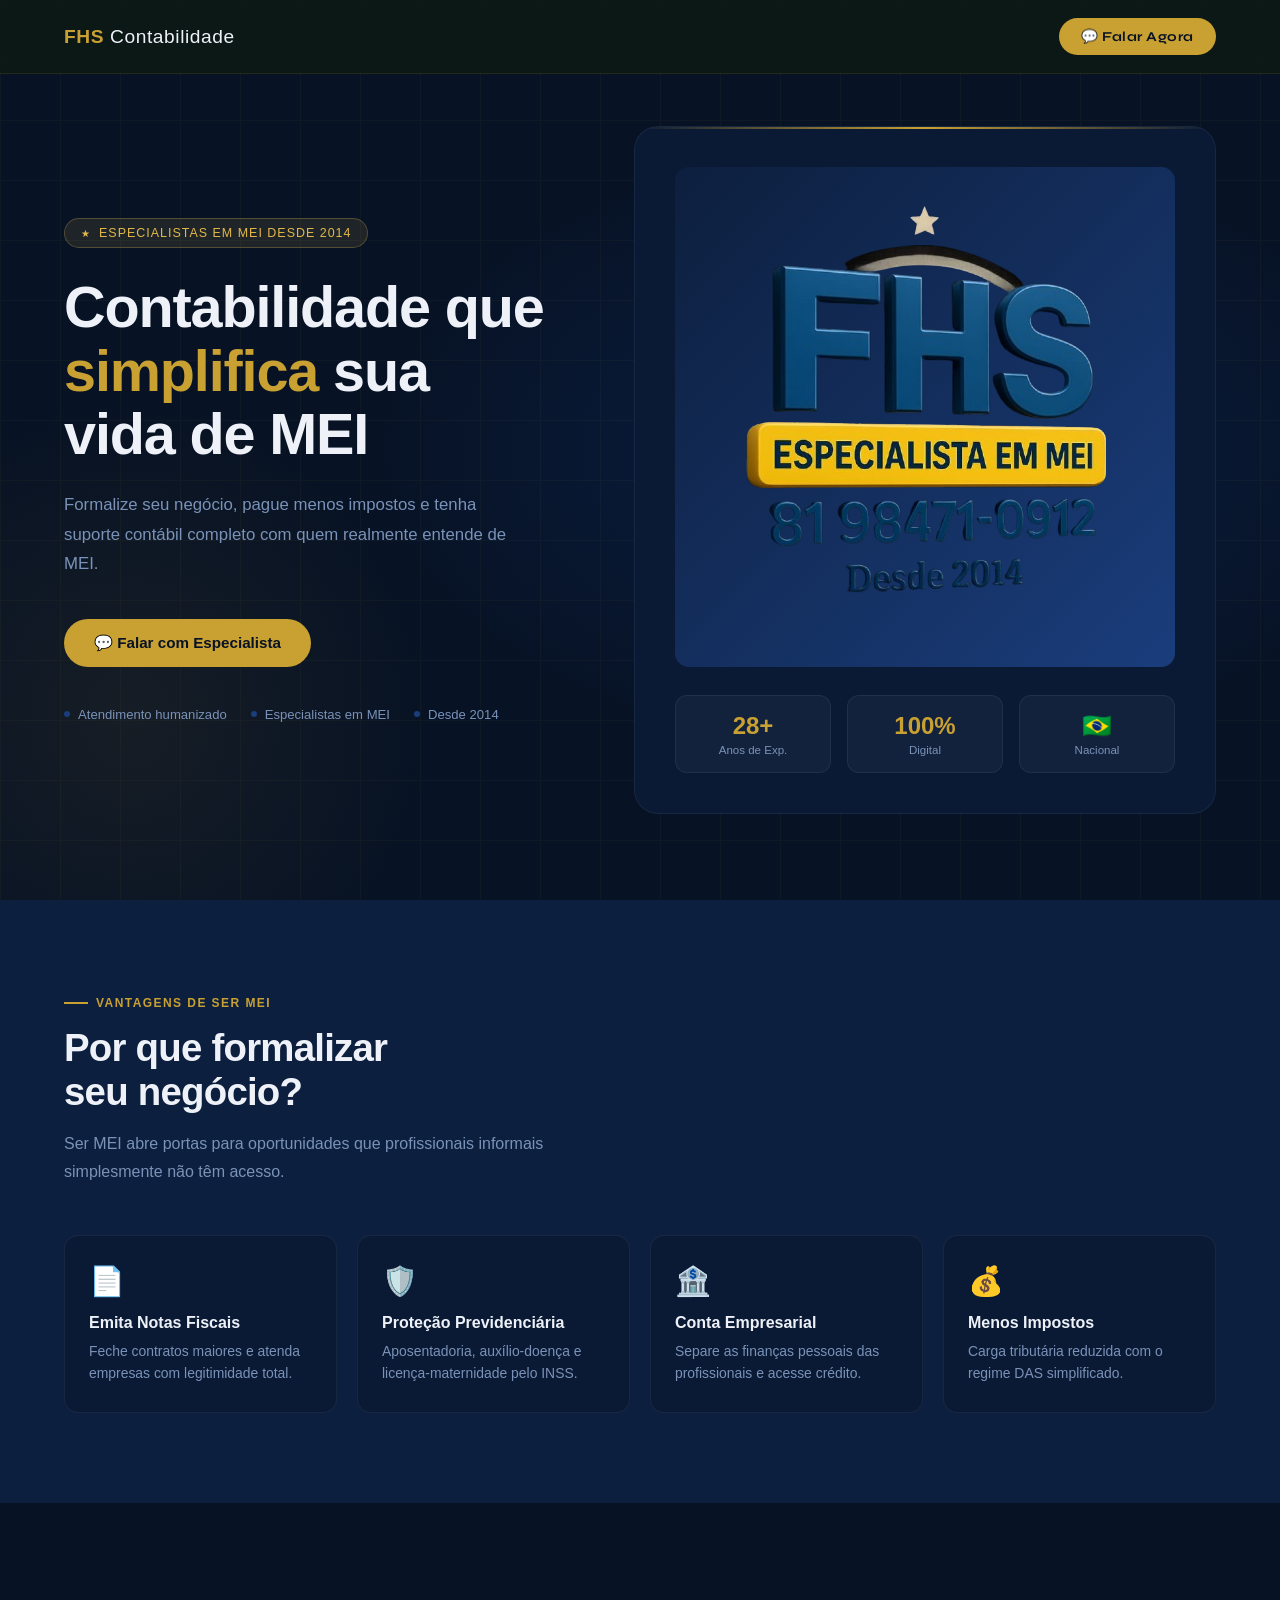
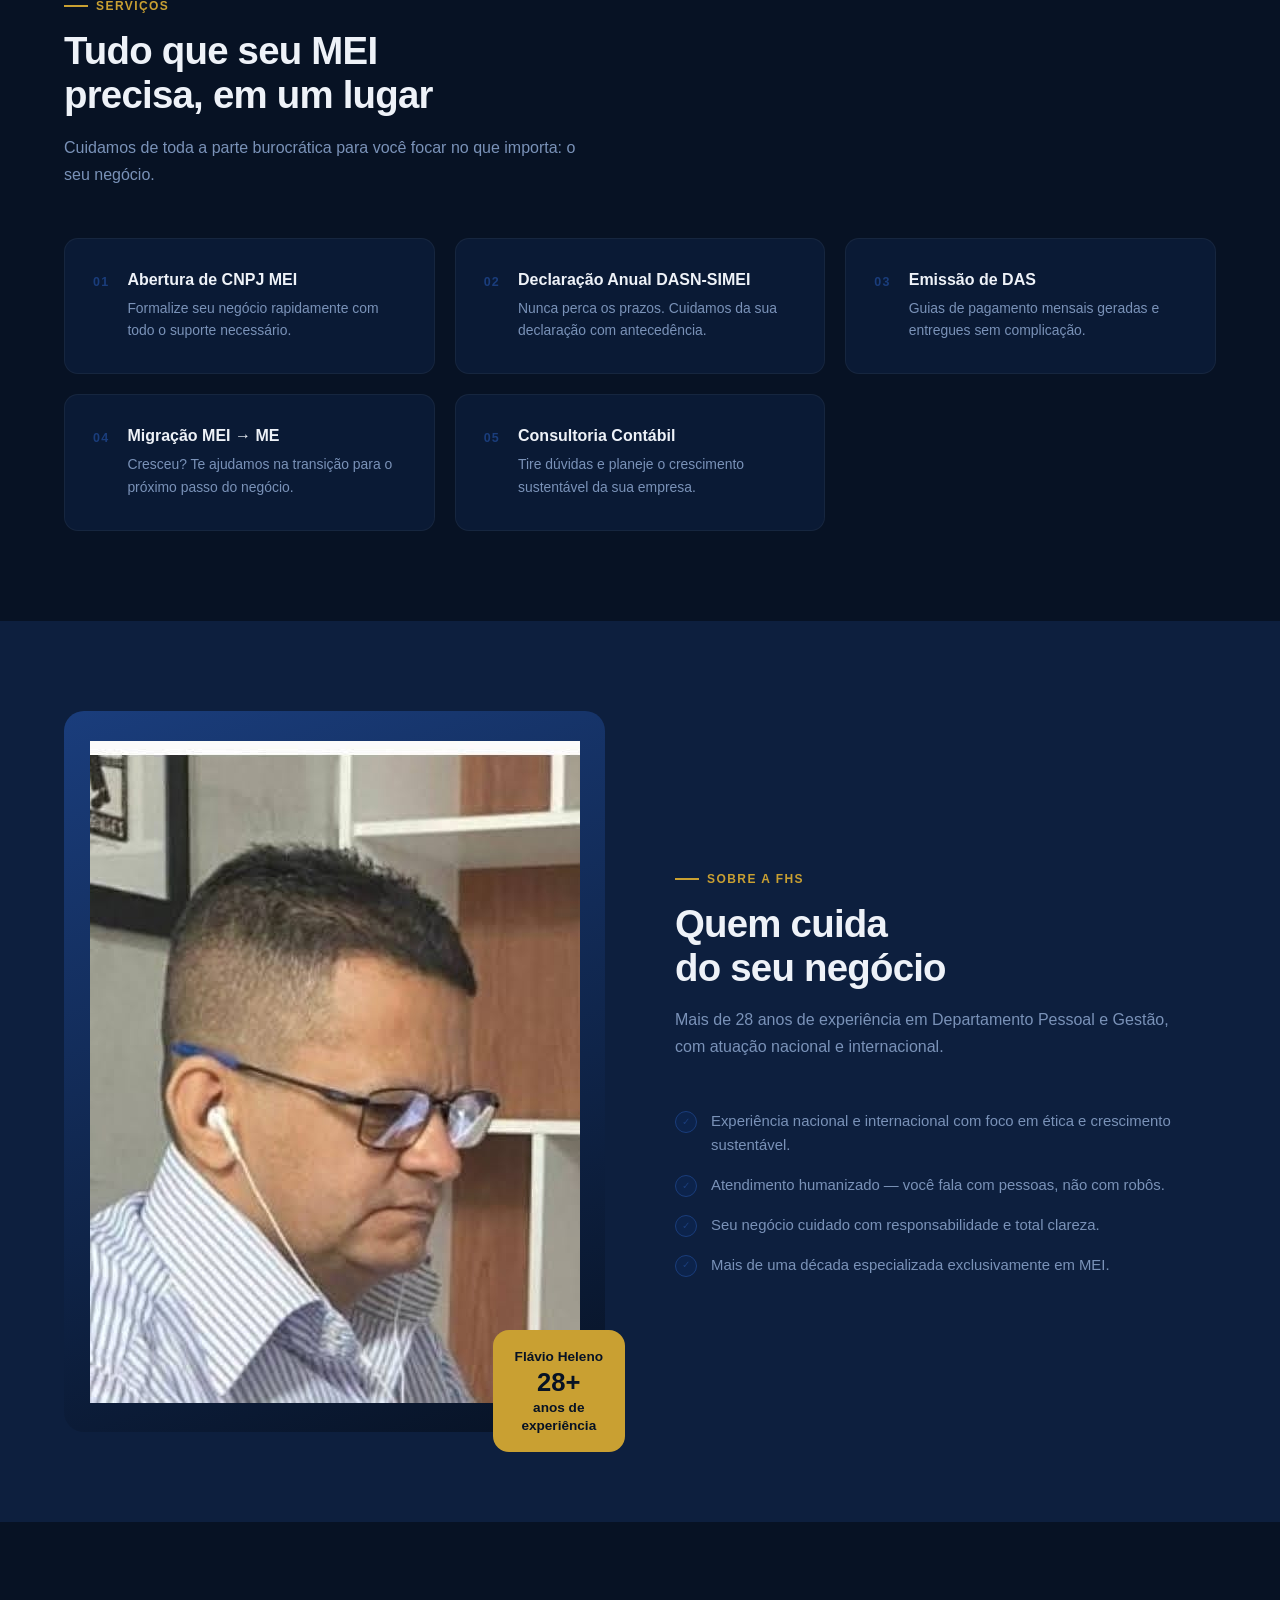
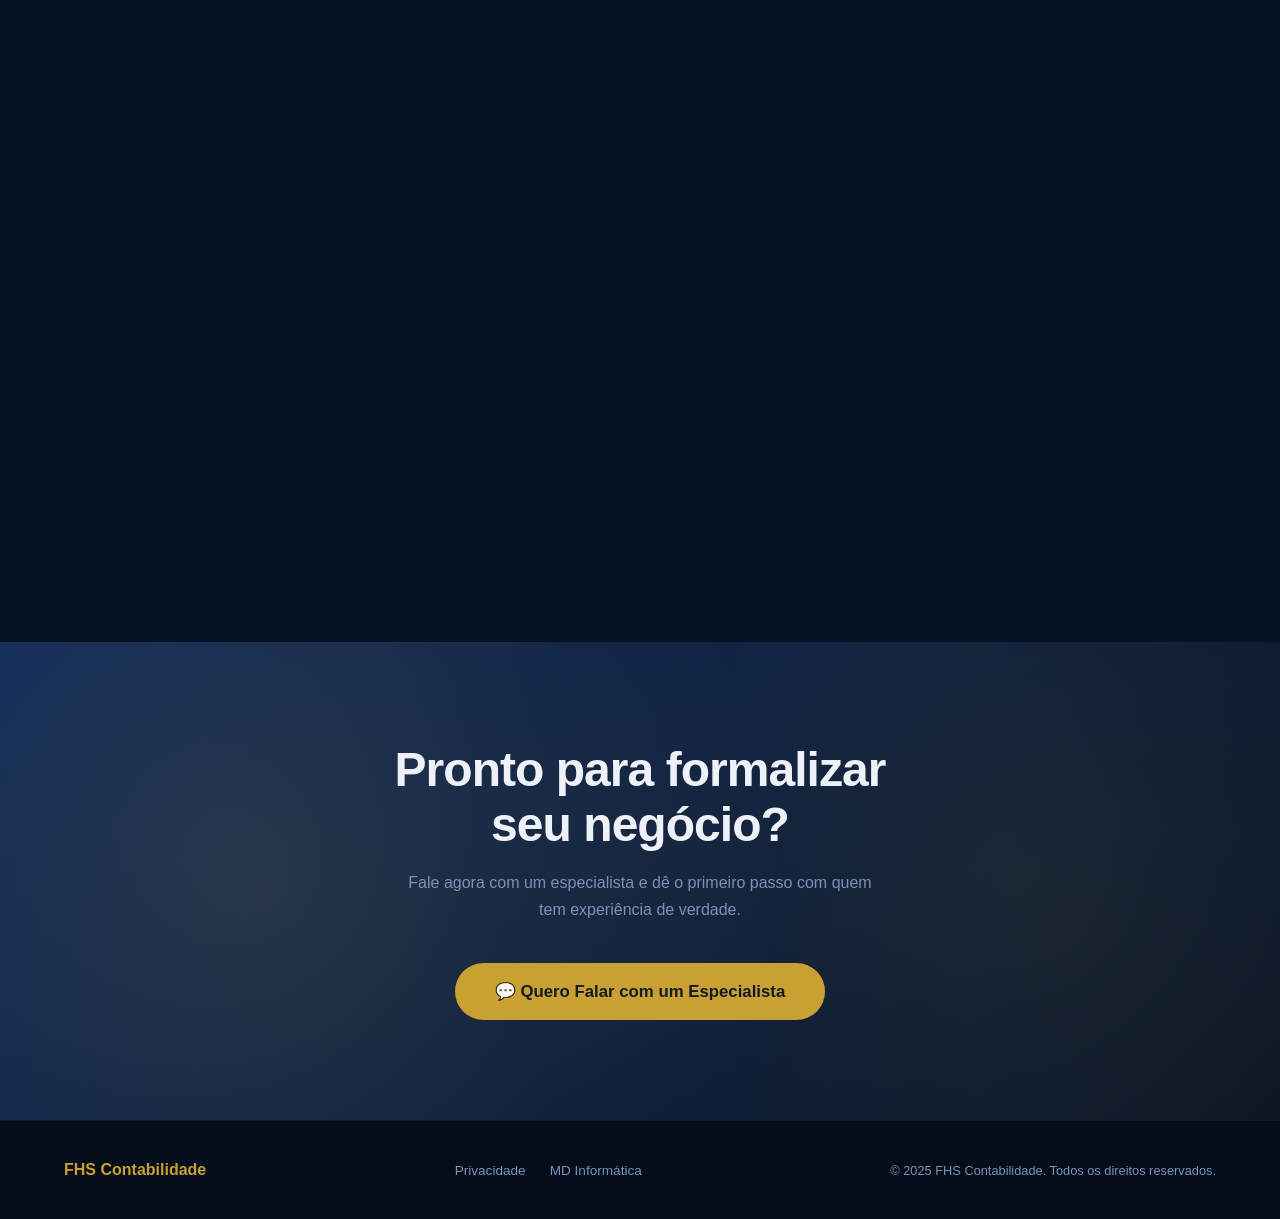
==== index.html @ 45a8ad4b "Update index.html" ====
<!DOCTYPE html>
<html lang="pt-BR">
<head>
  <meta charset="UTF-8" />
  <meta name="viewport" content="width=device-width, initial-scale=1.0"/>
  <title>FHS Contabilidade — Especialistas em MEI</title>
  <link rel="preconnect" href="https://fonts.googleapis.com">
  <link href="https://fonts.googleapis.com/css2?family=Syne:wght@400;600;700;800&family=DM+Sans:ital,opsz,wght@0,9..40,300;0,9..40,400;0,9..40,500;1,9..40,300&display=swap" rel="stylesheet">
  <link rel="stylesheet" href="styles.css">
</head>
<body>

  <!-- NAV -->
  <nav>
    <div class="nav-logo">FHS <span>Contabilidade</span></div>
    <a class="nav-cta" href="https://wa.me/5581984710912" target="_blank">💬 Falar Agora</a>
  </nav>

  <!-- HERO -->
  <section class="hero">
    <div class="hero-grid-lines"></div>

    <div class="hero-text">
      <div class="hero-badge">Especialistas em MEI desde 2014</div>
      <h1>Contabilidade que<br><em>simplifica</em> sua<br>vida de MEI</h1>
      <p class="hero-desc">Formalize seu negócio, pague menos impostos e tenha suporte contábil completo com quem realmente entende de MEI.</p>
      <div class="hero-btns">
        <a class="btn-primary" href="https://wa.me/5581984710912" target="_blank">
          💬 Falar com Especialista
        </a>
      </div>
      <div class="hero-trust">
        <div class="trust-item"><div class="trust-dot"></div> Atendimento humanizado</div>
        <div class="trust-item"><div class="trust-dot"></div> Especialistas em MEI</div>
        <div class="trust-item"><div class="trust-dot"></div> Desde 2014</div>
      </div>
    </div>

    <div class="hero-visual">
      <div class="hero-card">
        <div class="hero-card-img"><img src="logo.png" alt=""></div>
        <div class="stats-row">
          <div class="stat-box">
            <div class="stat-num">28+</div>
            <div class="stat-label">Anos de Exp.</div>
          </div>
          <div class="stat-box">
            <div class="stat-num">100%</div>
            <div class="stat-label">Digital</div>
          </div>
          <div class="stat-box">
            <div class="stat-num">🇧🇷</div>
            <div class="stat-label">Nacional</div>
          </div>
        </div>
      </div>
    </div>
  </section>

  <!-- BENEFITS -->
  <section class="benefits reveal">
    <div class="section-label">Vantagens de ser MEI</div>
    <h2>Por que formalizar<br>seu negócio?</h2>
    <p class="section-sub">Ser MEI abre portas para oportunidades que profissionais informais simplesmente não têm acesso.</p>
    <div class="benefits-grid">
      <div class="benefit-card">
        <div class="benefit-icon">📄</div>
        <div class="benefit-title">Emita Notas Fiscais</div>
        <div class="benefit-desc">Feche contratos maiores e atenda empresas com legitimidade total.</div>
      </div>
      <div class="benefit-card">
        <div class="benefit-icon">🛡️</div>
        <div class="benefit-title">Proteção Previdenciária</div>
        <div class="benefit-desc">Aposentadoria, auxílio-doença e licença-maternidade pelo INSS.</div>
      </div>
      <div class="benefit-card">
        <div class="benefit-icon">🏦</div>
        <div class="benefit-title">Conta Empresarial</div>
        <div class="benefit-desc">Separe as finanças pessoais das profissionais e acesse crédito.</div>
      </div>
      <div class="benefit-card">
        <div class="benefit-icon">💰</div>
        <div class="benefit-title">Menos Impostos</div>
        <div class="benefit-desc">Carga tributária reduzida com o regime DAS simplificado.</div>
      </div>
    </div>
  </section>

  <!-- SERVICES -->
  <section class="reveal">
    <div class="section-label">Serviços</div>
    <h2>Tudo que seu MEI<br>precisa, em um lugar</h2>
    <p class="section-sub">Cuidamos de toda a parte burocrática para você focar no que importa: o seu negócio.</p>
    <div class="services-grid">
      <div class="service-card">
        <div class="service-num">01</div>
        <div>
          <div class="service-title">Abertura de CNPJ MEI</div>
          <div class="service-desc">Formalize seu negócio rapidamente com todo o suporte necessário.</div>
        </div>
      </div>
      <div class="service-card">
        <div class="service-num">02</div>
        <div>
          <div class="service-title">Declaração Anual DASN-SIMEI</div>
          <div class="service-desc">Nunca perca os prazos. Cuidamos da sua declaração com antecedência.</div>
        </div>
      </div>
      <div class="service-card">
        <div class="service-num">03</div>
        <div>
          <div class="service-title">Emissão de DAS</div>
          <div class="service-desc">Guias de pagamento mensais geradas e entregues sem complicação.</div>
        </div>
      </div>
      <div class="service-card">
        <div class="service-num">04</div>
        <div>
          <div class="service-title">Migração MEI → ME</div>
          <div class="service-desc">Cresceu? Te ajudamos na transição para o próximo passo do negócio.</div>
        </div>
      </div>
      <div class="service-card">
        <div class="service-num">05</div>
        <div>
          <div class="service-title">Consultoria Contábil</div>
          <div class="service-desc">Tire dúvidas e planeje o crescimento sustentável da sua empresa.</div>
        </div>
      </div>
    </div>
  </section>

 <!-- ABOUT -->
<section class="about reveal">

  <!-- Coluna Esquerda: Foto + Badge -->
  <div class="about-img-wrap">
    <div class="about-img"><img src="seol.jpeg" alt="Flávio Heleno"></div>
    <div class="about-badge">Flávio Heleno<span>28+</span> anos de<br>experiência</div>
  </div>

  <!-- Coluna Central: Texto -->
  <div>
    <div class="section-label">Sobre a FHS</div>
    <h2>Quem cuida<br>do seu negócio</h2>
    <p class="section-sub">Mais de 28 anos de experiência em Departamento Pessoal e Gestão, com atuação nacional e internacional.</p>
    <ul class="about-list">
      <li><div class="check">✓</div>Experiência nacional e internacional com foco em ética e crescimento sustentável.</li>
      <li><div class="check">✓</div>Atendimento humanizado — você fala com pessoas, não com robôs.</li>
      <li><div class="check">✓</div>Seu negócio cuidado com responsabilidade e total clareza.</li>
      <li><div class="check">✓</div>Mais de uma década especializada exclusivamente em MEI.</li>
    </ul>
  </div>

</section>

<!-- Shorts lado a lado — fora do grid do about -->
<div style="
  display: flex;
  gap: 16px;
  justify-content: center;
  padding: 40px 5%;
  background: var(--bg-2);
">
 <div class="shorts-row">
  <div class="short-item">
    <iframe
      src="https://www.youtube.com/embed/RQ-5Qh8m30M"
      title="FHS Contabilidade - Vídeo 1"
      frameborder="0"
      allow="accelerometer; autoplay; clipboard-write; encrypted-media; gyroscope; picture-in-picture"
      allowfullscreen>
    </iframe>
  </div>
  <div class="short-item">
    <iframe
      src="https://www.youtube.com/embed/7QFwRIeutzY"
      title="FHS Contabilidade - Vídeo 2"
      frameborder="0"
      allow="accelerometer; autoplay; clipboard-write; encrypted-media; gyroscope; picture-in-picture"
      allowfullscreen>
    </iframe>
  </div>
    <div class="short-item">
    <iframe
      src="https://youtube.com/shorts/qBzkUF8EdYQ?feature=shareY"
      title="FHS Contabilidade - Vídeo 2"
      frameborder="0"
      allow="accelerometer; autoplay; clipboard-write; encrypted-media; gyroscope; picture-in-picture"
      allowfullscreen>
    </iframe>
  </div>
</div>
</div>

</section>
  <!-- CTA -->
  <section class="cta-section reveal">
    <h2>Pronto para formalizar<br>seu negócio?</h2>
    <p class="section-sub">Fale agora com um especialista e dê o primeiro passo com quem tem experiência de verdade.</p>
    <a class="btn-primary" href="https://wa.me/5581984710912" target="_blank">
      💬 Quero Falar com um Especialista
    </a>
  </section>

  <!-- FOOTER -->
  <footer>
    <div class="footer-logo">FHS Contabilidade</div>
    <div class="footer-links">
      <a href="politica_privacidade.html">Privacidade</a>
      <a href="https://mdinfo-alt.github.io/MDinformatica---Sites-e-Landing-Pages/" target="_blank">MD Informática</a>
    </div>
    <div class="footer-copy">© 2025 FHS Contabilidade. Todos os direitos reservados.</div>
  </footer>
  <script src="script.js"></script>
</body>
</html>
---- styles.css ----
*, *::before, *::after { box-sizing: border-box; margin: 0; padding: 0; }

    :root {
      --green:   #0d2a5e;
      --green-l: #1a3d7c;
      --gold:    #c9a032;
      --gold-l:  #e2b84a;
      --dark:    #071224;
      --mid:     #0d1f3e;
      --card:    #0a1a35;
      --text:    #eef2f8;
      --muted:   #7a92b8;
      --r: 14px;
    }

    html { scroll-behavior: smooth; }

    body {
      font-family: Verdana, Tahoma, sans-serif;
      background: var(--dark);
      color: var(--text);
      overflow-x: hidden;
    }

    /* ── NAV ── */
    nav {
      position: fixed; top: 0; left: 0; right: 0; z-index: 100;
      display: flex; align-items: center; justify-content: space-between;
      padding: 18px 5%;
      background: rgba(13,26,19,.85);
      backdrop-filter: blur(18px);
      border-bottom: 1px solid rgba(201,168,76,.12);
    }
    .nav-logo {
      font-family: Verdana, Geneva, Tahoma, sans-serif;
      font-weight: 800; font-size: 1.2rem;
      color: var(--gold);
      letter-spacing: .03em;
    }
    .nav-logo span { color: var(--text); font-weight: 400; }
    .nav-cta {
      background: var(--gold);
      color: var(--dark);
      font-family: 'Syne', sans-serif;
      font-weight: 700; font-size: .85rem;
      padding: 10px 22px; border-radius: 50px;
      text-decoration: none;
      letter-spacing: .04em;
      transition: background .2s, transform .15s;
    }
    .nav-cta:hover { background: var(--gold-l); transform: translateY(-1px); }

    /* ── HERO ── */
    .hero {
      min-height: 100vh;
      display: grid;
      grid-template-columns: 1fr 1fr;
      align-items: center;
      padding: 120px 5% 80px;
      gap: 60px;
      position: relative;
      overflow: hidden;
    }
    .hero::before {
      content: '';
      position: absolute; inset: 0;
      background:
        radial-gradient(ellipse 60% 50% at 70% 50%, rgba(13,42,94,.55) 0%, transparent 70%),
        radial-gradient(ellipse 40% 60% at 10% 80%, rgba(201,160,50,.08) 0%, transparent 60%);
      pointer-events: none;
    }
    .hero-grid-lines {
      position: absolute; inset: 0; opacity: .04;
      background-image:
        linear-gradient(rgba(201,168,76,1) 1px, transparent 1px),
        linear-gradient(90deg, rgba(201,168,76,1) 1px, transparent 1px);
      background-size: 60px 60px;
      pointer-events: none;
    }

    .hero-text { position: relative; z-index: 2; }
    .hero-badge {
      display: inline-flex; align-items: center; gap: 8px;
      background: rgba(201,168,76,.12);
      border: 1px solid rgba(201,168,76,.3);
      color: var(--gold-l);
      font-size: .78rem; font-weight: 500; letter-spacing: .08em;
      padding: 7px 16px; border-radius: 50px;
      margin-bottom: 28px;
      text-transform: uppercase;
      animation: fadeUp .6s ease both;
    }
    .hero-badge::before { content: '★'; font-size: .65rem; }

    h1 {
      font-family: 'verdana', sans-serif;
      font-size: clamp(2.4rem, 4.5vw, 3.6rem);
      font-weight: 800; line-height: 1.1;
      letter-spacing: -.02em;
      margin-bottom: 24px;
      animation: fadeUp .6s .1s ease both;
    }
    h1 em {
      font-style: normal;
      color: var(--gold);
      position: relative;
    }

    .hero-desc {
      font-size: 1.05rem; color: var(--muted);
      line-height: 1.75; max-width: 460px;
      margin-bottom: 40px;
      font-weight: 300;
      animation: fadeUp .6s .2s ease both;
    }

    .hero-btns {
      display: flex; gap: 14px; flex-wrap: wrap;
      animation: fadeUp .6s .3s ease both;
    }
    .btn-primary {
      display: inline-flex; align-items: center; gap: 10px;
      background: var(--gold);
      color: var(--dark);
      font-family: 'verdana', sans-serif;
      font-weight: 700; font-size: .95rem;
      padding: 15px 30px; border-radius: 50px;
      text-decoration: none;
      transition: all .2s;
    }
    .btn-primary:hover { background: var(--gold-l); transform: translateY(-2px); box-shadow: 0 8px 30px rgba(201,168,76,.3); }
    .btn-secondary {
      display: inline-flex; align-items: center; gap: 10px;
      background: transparent;
      border: 1px solid rgba(201,168,76,.35);
      color: var(--text);
      font-family: 'verdana', sans-serif;
      font-weight: 600; font-size: .95rem;
      padding: 15px 30px; border-radius: 50px;
      text-decoration: none;
      transition: all .2s;
    }
    .btn-secondary:hover { border-color: var(--gold); color: var(--gold); }

    .hero-trust {
      display: flex; gap: 24px; margin-top: 40px; flex-wrap: wrap;
      animation: fadeUp .6s .4s ease both;
    }
    .trust-item {
      display: flex; align-items: center; gap: 8px;
      font-size: .82rem; color: var(--muted);
    }
    .trust-dot {
      width: 6px; height: 6px; border-radius: 50%;
      background: var(--green-l);
      flex-shrink: 0;
    }

    /* hero image card */
    .hero-visual {
      position: relative; z-index: 2;
      animation: fadeUp .6s .2s ease both;
    }
    .hero-card {
      background: var(--card);
      border: 1px solid rgba(255,255,255,.06);
      border-radius: 24px;
      padding: 40px;
      position: relative;
      overflow: hidden;
    }
    .hero-card::before {
      content: '';
      position: absolute; top: 0; left: 0; right: 0; height: 2px;
      background: linear-gradient(90deg, transparent, var(--gold), transparent);
    }
    .hero-card-img {
      width: 100%; border-radius: 14px;
      aspect-ratio: 4/3; object-fit: cover;
      background: linear-gradient(135deg, var(--mid), #1a3d7c);
      display: flex; align-items: center; justify-content: center;
      font-size: 4rem; margin-bottom: 28px;
    }
    .stats-row {
      display: grid; grid-template-columns: repeat(3, 1fr); gap: 16px;
    }
    .stat-box {
      background: rgba(255,255,255,.04);
      border: 1px solid rgba(255,255,255,.06);
      border-radius: 12px; padding: 16px;
      text-align: center;
    }
    .stat-num {
      font-family: 'verdana', sans-serif;
      font-size: 1.5rem; font-weight: 800;
      color: var(--gold);
    }
    .stat-label { font-size: .72rem; color: var(--muted); margin-top: 4px; }

    /* ── SECTION BASE ── */
    section { padding: 90px 5%; }
    .section-label {
      display: inline-flex; align-items: center; gap: 8px;
      font-size: .75rem; font-weight: 600;
      letter-spacing: .12em; text-transform: uppercase;
      color: var(--gold); margin-bottom: 16px;
    }
    .section-label::before {
      content: ''; width: 24px; height: 2px; background: var(--gold);
    }
    h2 {
      font-family: 'verdana', sans-serif;
      font-size: clamp(1.8rem, 3vw, 2.6rem);
      font-weight: 800; line-height: 1.15;
      letter-spacing: -.02em; margin-bottom: 16px;
    }
    .section-sub {
      color: var(--muted); font-size: 1rem; line-height: 1.7;
      max-width: 520px; font-weight: 300; margin-bottom: 50px;
    }

    /* ── BENEFITS ── */
    .benefits { background: var(--mid); }
    .benefits-grid {
      display: grid;
      grid-template-columns: repeat(auto-fit, minmax(220px, 1fr));
      gap: 20px;
    }
    .benefit-card {
      background: var(--card);
      border: 1px solid rgba(255,255,255,.06);
      border-radius: var(--r);
      padding: 28px 24px;
      transition: border-color .2s, transform .2s;
      position: relative; overflow: hidden;
    }
    .benefit-card::after {
      content: '';
      position: absolute; bottom: 0; left: 0; right: 0; height: 2px;
      background: linear-gradient(90deg, var(--green-l), var(--gold));
      transform: scaleX(0); transform-origin: left;
      transition: transform .3s;
    }
    .benefit-card:hover { border-color: rgba(201,168,76,.25); transform: translateY(-4px); }
    .benefit-card:hover::after { transform: scaleX(1); }
    .benefit-icon { font-size: 1.8rem; margin-bottom: 16px; }
    .benefit-title {
      font-family: 'verdana', sans-serif;
      font-weight: 700; font-size: 1rem;
      margin-bottom: 8px;
    }
    .benefit-desc { font-size: .87rem; color: var(--muted); line-height: 1.6; }

    /* ── SERVICES ── */
    .services-grid {
      display: grid;
      grid-template-columns: repeat(auto-fit, minmax(280px, 1fr));
      gap: 20px;
    }
    .service-card {
      background: var(--card);
      border: 1px solid rgba(255,255,255,.05);
      border-radius: var(--r);
      padding: 32px 28px;
      display: flex; align-items: flex-start; gap: 18px;
      transition: border-color .2s, transform .2s;
    }
    .service-card:hover { border-color: rgba(26,107,74,.5); transform: translateY(-3px); }
    .service-num {
      font-family: 'verdana', sans-serif;
      font-size: .78rem; font-weight: 800;
      color: var(--green-l); letter-spacing: .1em;
      margin-top: 4px; flex-shrink: 0;
    }
    .service-title {
      font-family: 'verdana', sans-serif;
      font-weight: 700; font-size: 1rem;
      margin-bottom: 8px;
    }
    .service-desc { font-size: .87rem; color: var(--muted); line-height: 1.6; }

    /* ── ABOUT ── */
    .about {
      background: var(--mid);
      display: grid; grid-template-columns: 1fr 1fr;
      gap: 70px; align-items: center;
    }
    .about-img-wrap {
      position: relative;
    }
    .about-img {
      width: 100%; border-radius: 20px;
      aspect-ratio: 3/4; object-fit: cover;
      background: linear-gradient(160deg, #1a3d7c 0%, var(--dark) 100%);
      display: flex; align-items: center; justify-content: center;
      font-size: 6rem;
    }
    .about-badge {
      position: absolute; bottom: -20px; right: -20px;
      background: var(--gold);
      color: var(--dark);
      font-family: 'verdana', sans-serif;
      font-weight: 800; font-size: .85rem;
      padding: 18px 22px;
      border-radius: 16px;
      text-align: center; line-height: 1.3;
    }
    .about-badge span { display: block; font-size: 1.6rem; }

    .about-list { list-style: none; margin-top: 28px; display: flex; flex-direction: column; gap: 16px; }
    .about-list li {
      display: flex; align-items: flex-start; gap: 14px;
      font-size: .93rem; color: var(--muted); line-height: 1.6;
    }
    .check {
      width: 22px; height: 22px; border-radius: 50%;
      background: rgba(13,42,94,.4);
      border: 1px solid var(--green-l);
      color: var(--green-l);
      display: flex; align-items: center; justify-content: center;
      font-size: .65rem; flex-shrink: 0; margin-top: 1px;
    }

    /* ── CTA ── */
.cta-section {
  text-align: center;
  background: linear-gradient(135deg, #0d2a5e 0%, #071224 100%);
  padding: 100px 5%;
  position: relative;
  overflow: hidden;
}
.cta-section::before {
  content: '';
  position: absolute; inset: 0;
  background:
    radial-gradient(circle at 20% 50%, rgba(201,160,50,.15), transparent 50%),
    radial-gradient(circle at 80% 50%, rgba(201,160,50,.1), transparent 50%);
  pointer-events: none; /* ← esse é o fix para o botão funcionar */
}
.cta-section h2 { font-size: clamp(2rem, 4vw, 3rem); position: relative; }
.cta-section .section-sub { margin: 16px auto 40px; max-width: 480px; position: relative; }
.cta-section .btn-primary { margin: 0 auto; font-size: 1.05rem; padding: 18px 40px; }

    /* ── FOOTER ── */
    footer {
      background: #040d1a;
      border-top: 1px solid rgba(255,255,255,.05);
      padding: 40px 5%;
      display: flex; align-items: center; justify-content: space-between;
      flex-wrap: wrap; gap: 20px;
    }
    .footer-logo {
      font-family: 'verdana', sans-serif;
      font-weight: 800; color: var(--gold);
    }
    .footer-links { display: flex; gap: 24px; }
    .footer-links a {
      color: var(--muted); font-size: .85rem;
      text-decoration: none; transition: color .2s;
    }
    .footer-links a:hover { color: var(--text); }
    .footer-copy { font-size: .8rem; color: var(--muted); }

    /* ── ANIMATIONS ── */
    @keyframes fadeUp {
      from { opacity: 0; transform: translateY(24px); }
      to   { opacity: 1; transform: translateY(0); }
    }

    /* ── RESPONSIVE ── */
    @media (max-width: 768px) {
      .hero { grid-template-columns: 1fr; padding-top: 100px; gap: 40px; }
      .hero-visual { display: none; }
      .about { grid-template-columns: 1fr; }
      .about-img-wrap { display: none; }
      footer { flex-direction: column; text-align: center; }
    }

    /* Scroll reveal utility */
    .reveal { opacity: 0; transform: translateY(30px); transition: opacity .6s ease, transform .6s ease; }
    .reveal.visible { opacity: 1; transform: translateY(0); }
/* ── Shorts lado a lado ── */
.shorts-row {
  display: flex;
  gap: 16px;
  justify-content: center;
  padding: 40px 5%;
  background: var(--bg-2);
}

.shorts-row .short-item {
  flex: 1;
  max-width: 320px;
}

.shorts-row .short-item iframe {
  width: 100%;
  height: 560px;
  border-radius: 16px;
  display: block;
}

/* Mobile: empilha verticalmente e centraliza */
@media (max-width: 768px) {
  .shorts-row {
    flex-direction: column;
    align-items: center;
    padding: 24px 5%;
    gap: 24px;
  }

  .shorts-row .short-item {
    width: 100%;
    max-width: 500px;
  }

  .shorts-row .short-item iframe {
    height: 500px;
  }
}
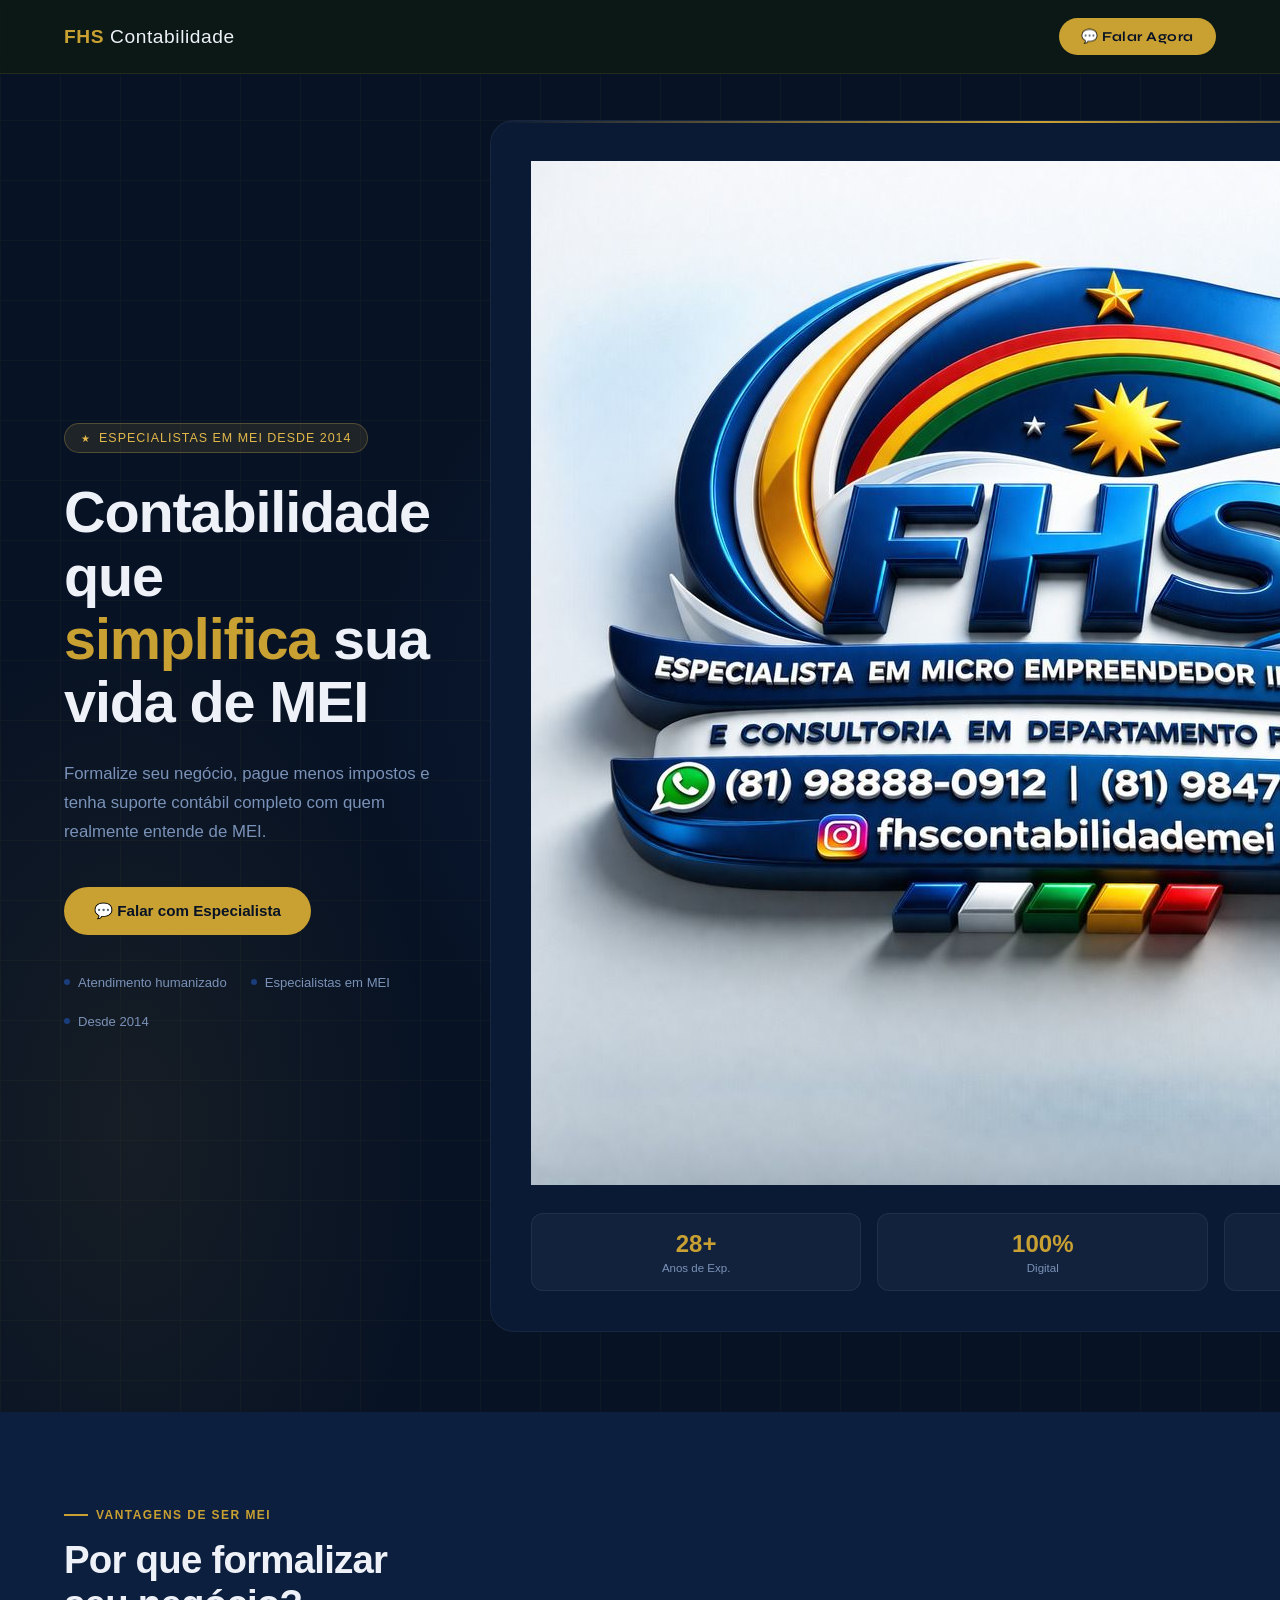
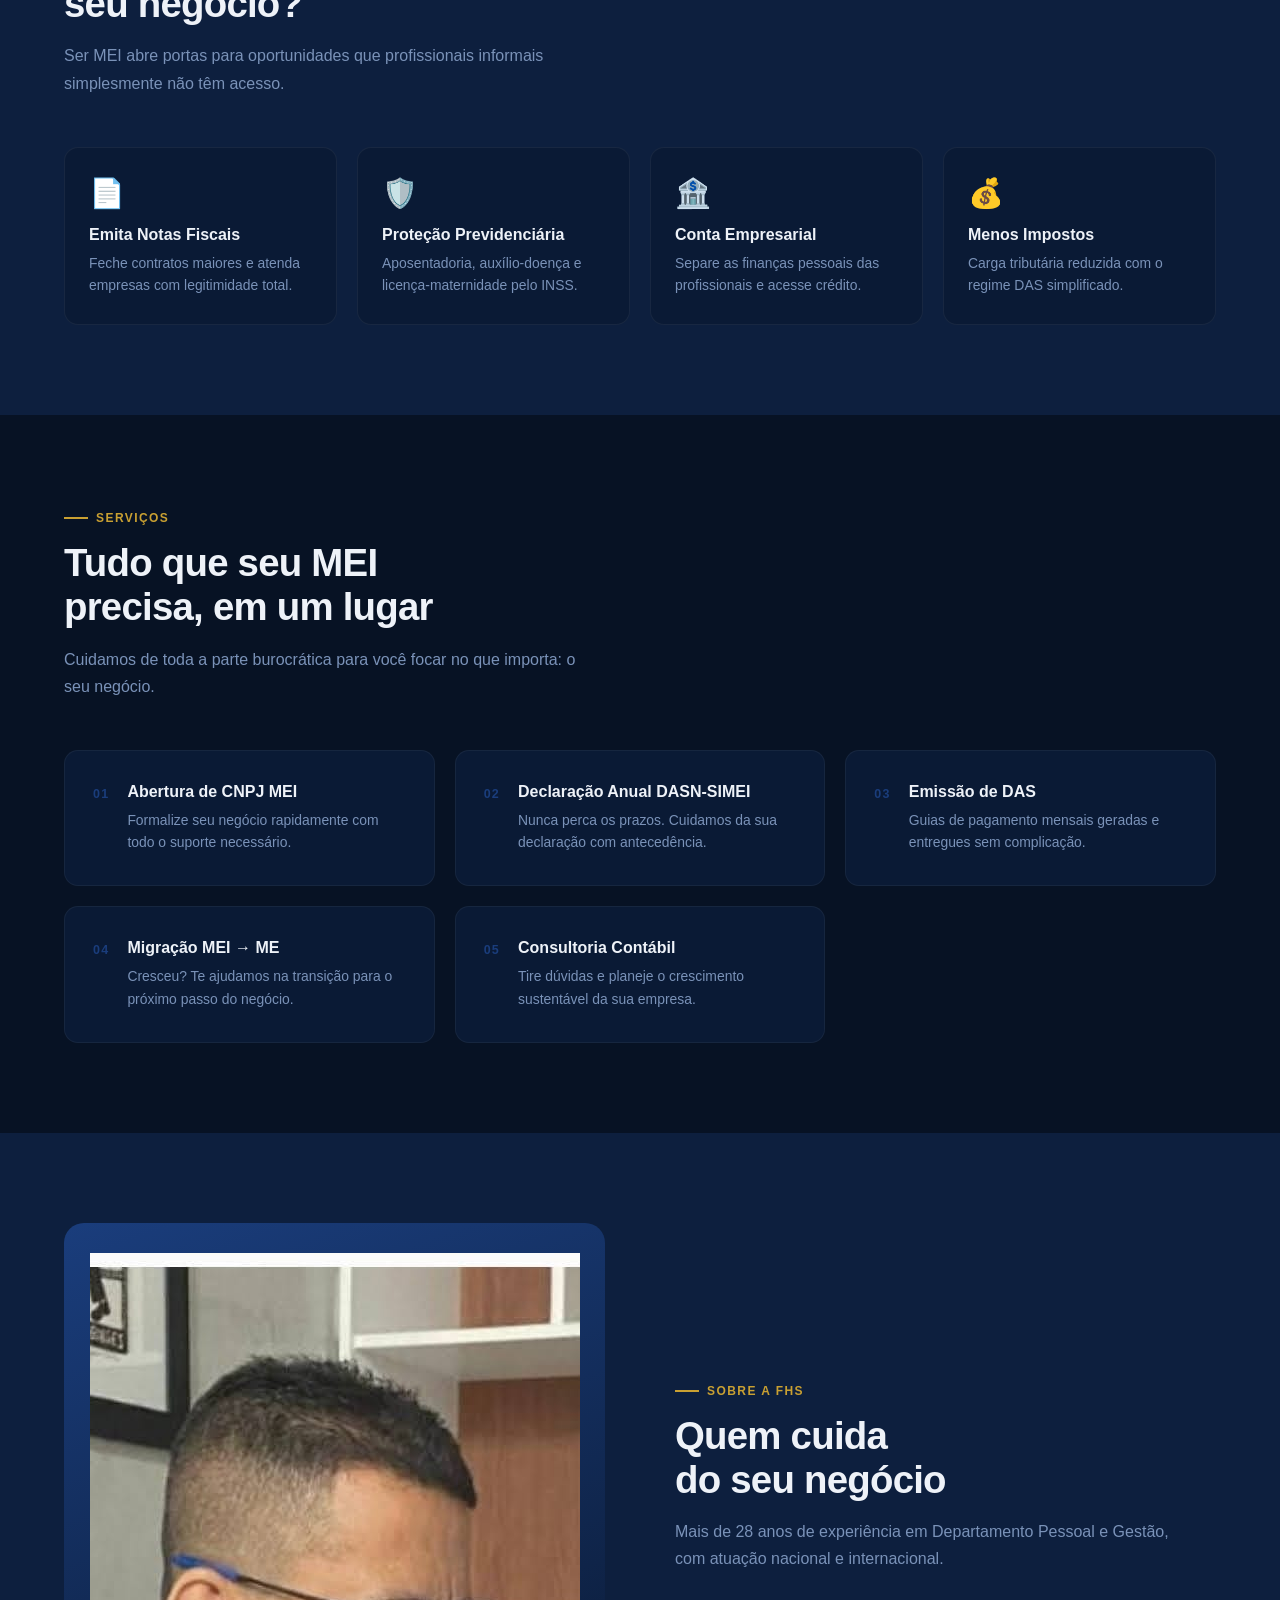
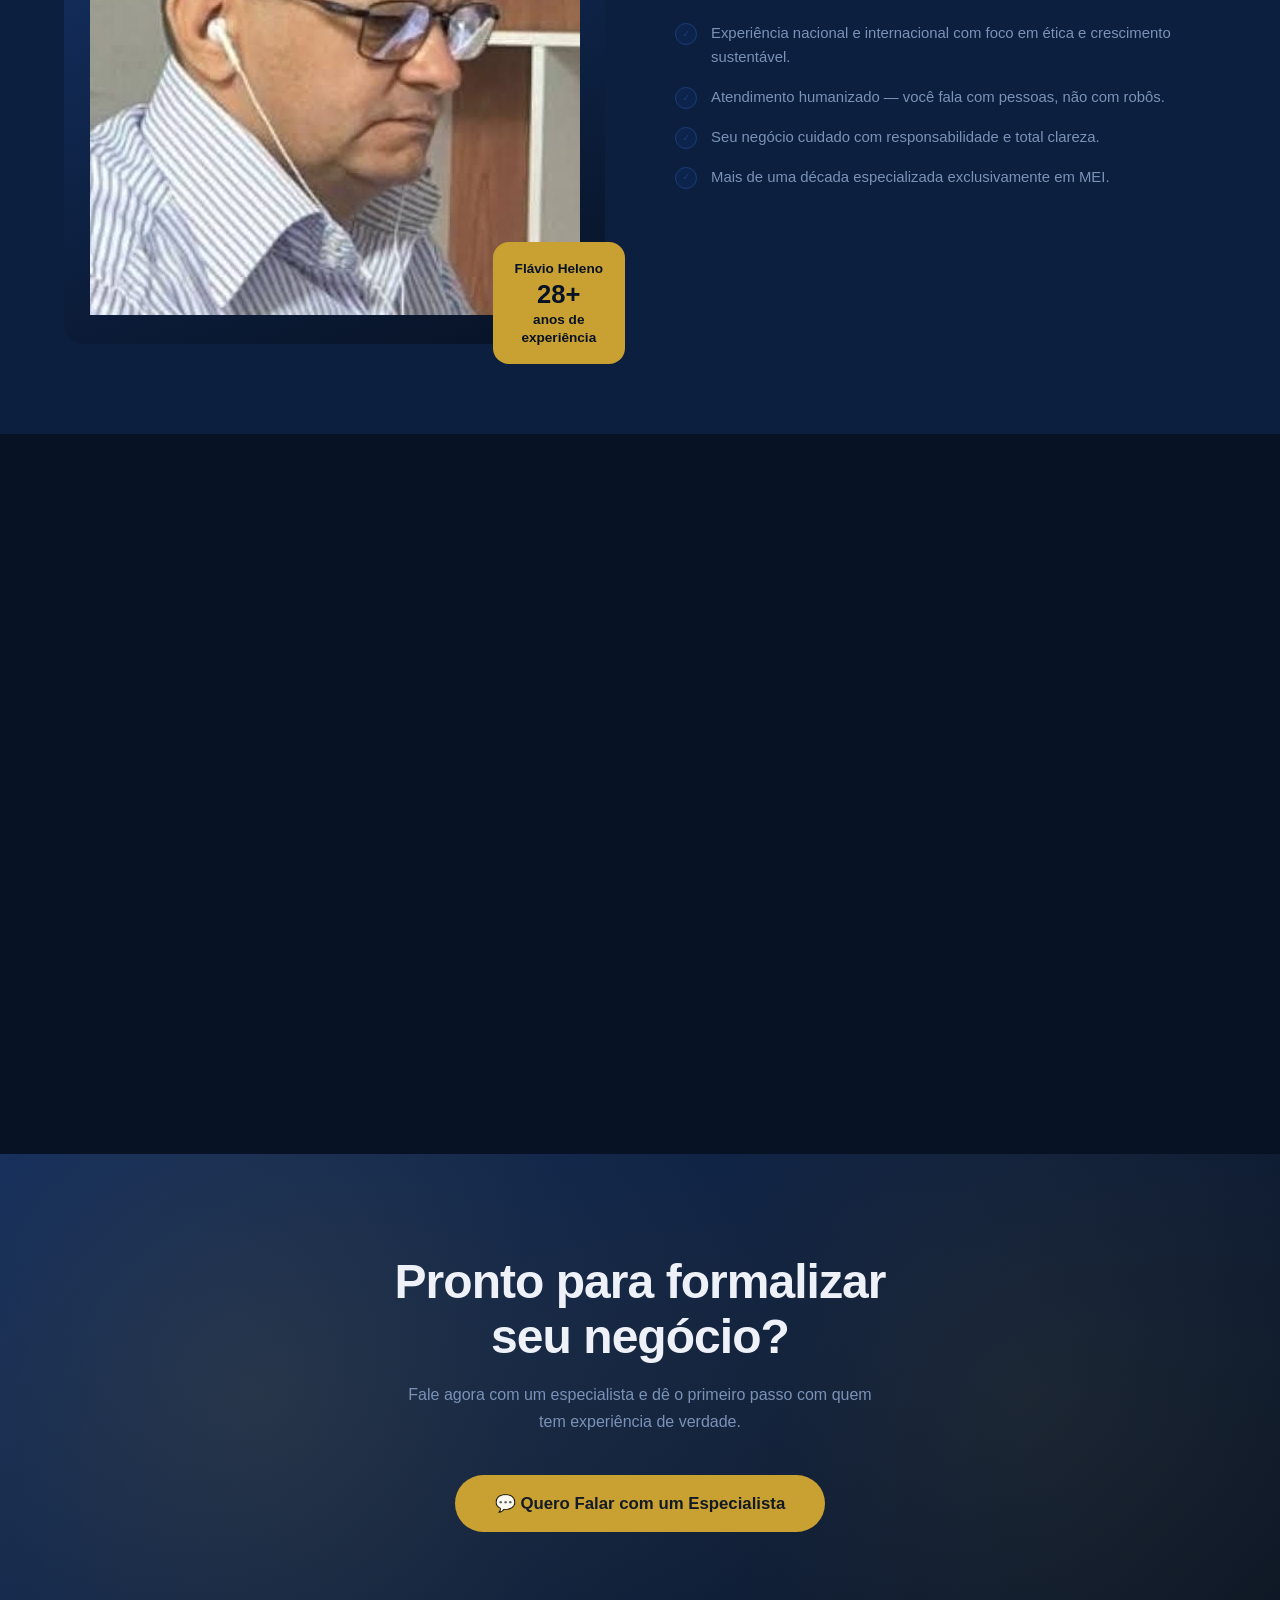
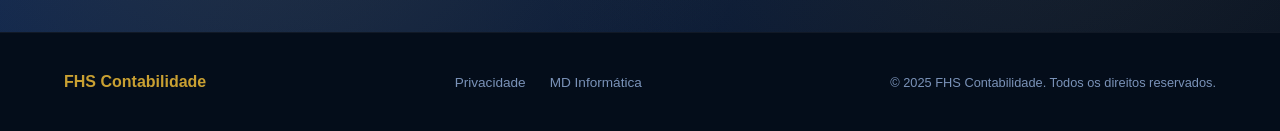
==== commit 39b8be8c: "Update index.html" ====
--- a/index.html
+++ b/index.html
@@ -38,7 +38,7 @@
 
     <div class="hero-visual">
       <div class="hero-card">
-        <div class="hero-card-img"><img src="logo.png" alt=""></div>
+        <div class="hero-card-img"><img src="logo1.jpeg" alt=""></div>
         <div class="stats-row">
           <div class="stat-box">
             <div class="stat-num">28+</div>
@@ -183,7 +183,7 @@
   </div>
     <div class="short-item">
     <iframe
-      src="https://youtube.com/shorts/qBzkUF8EdYQ?feature=shareY"
+      src="https://youtube.com/embed/qBzkUF8EdYQ"
       title="FHS Contabilidade - Vídeo 2"
       frameborder="0"
       allow="accelerometer; autoplay; clipboard-write; encrypted-media; gyroscope; picture-in-picture"
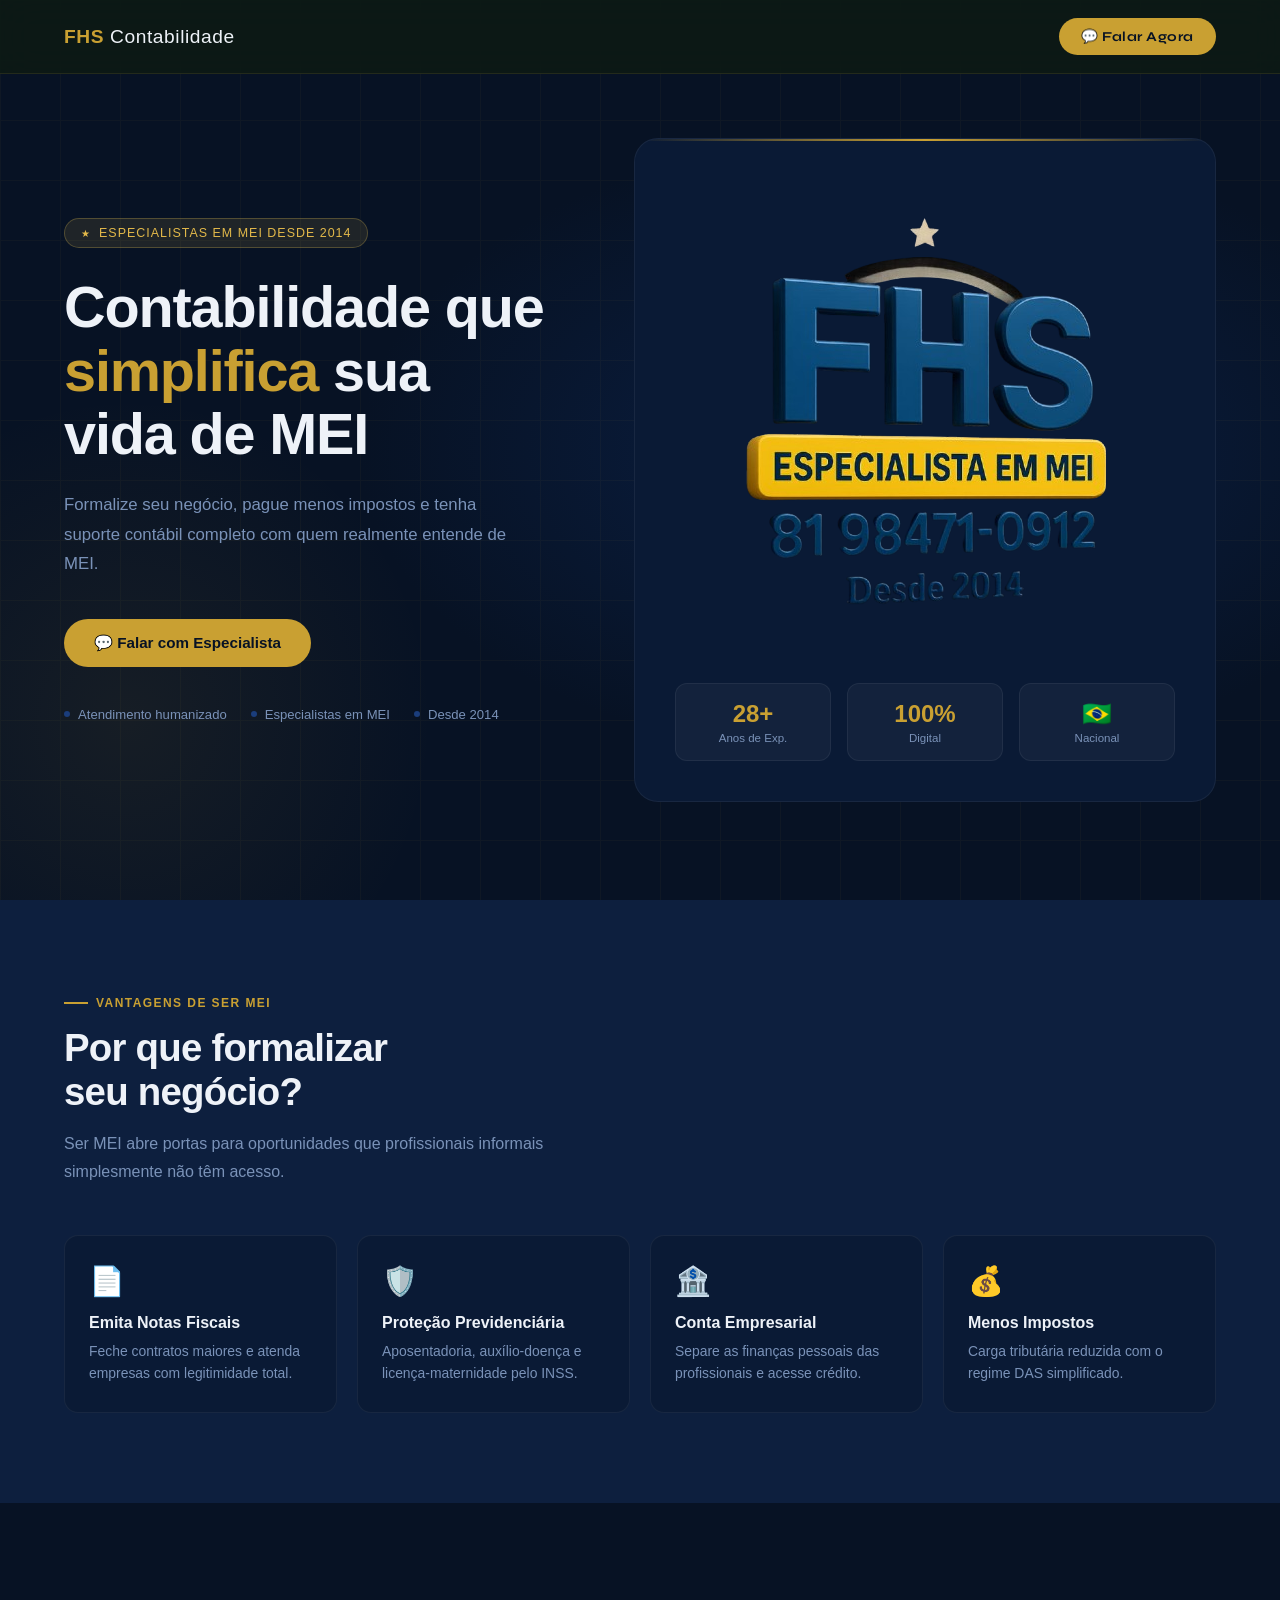
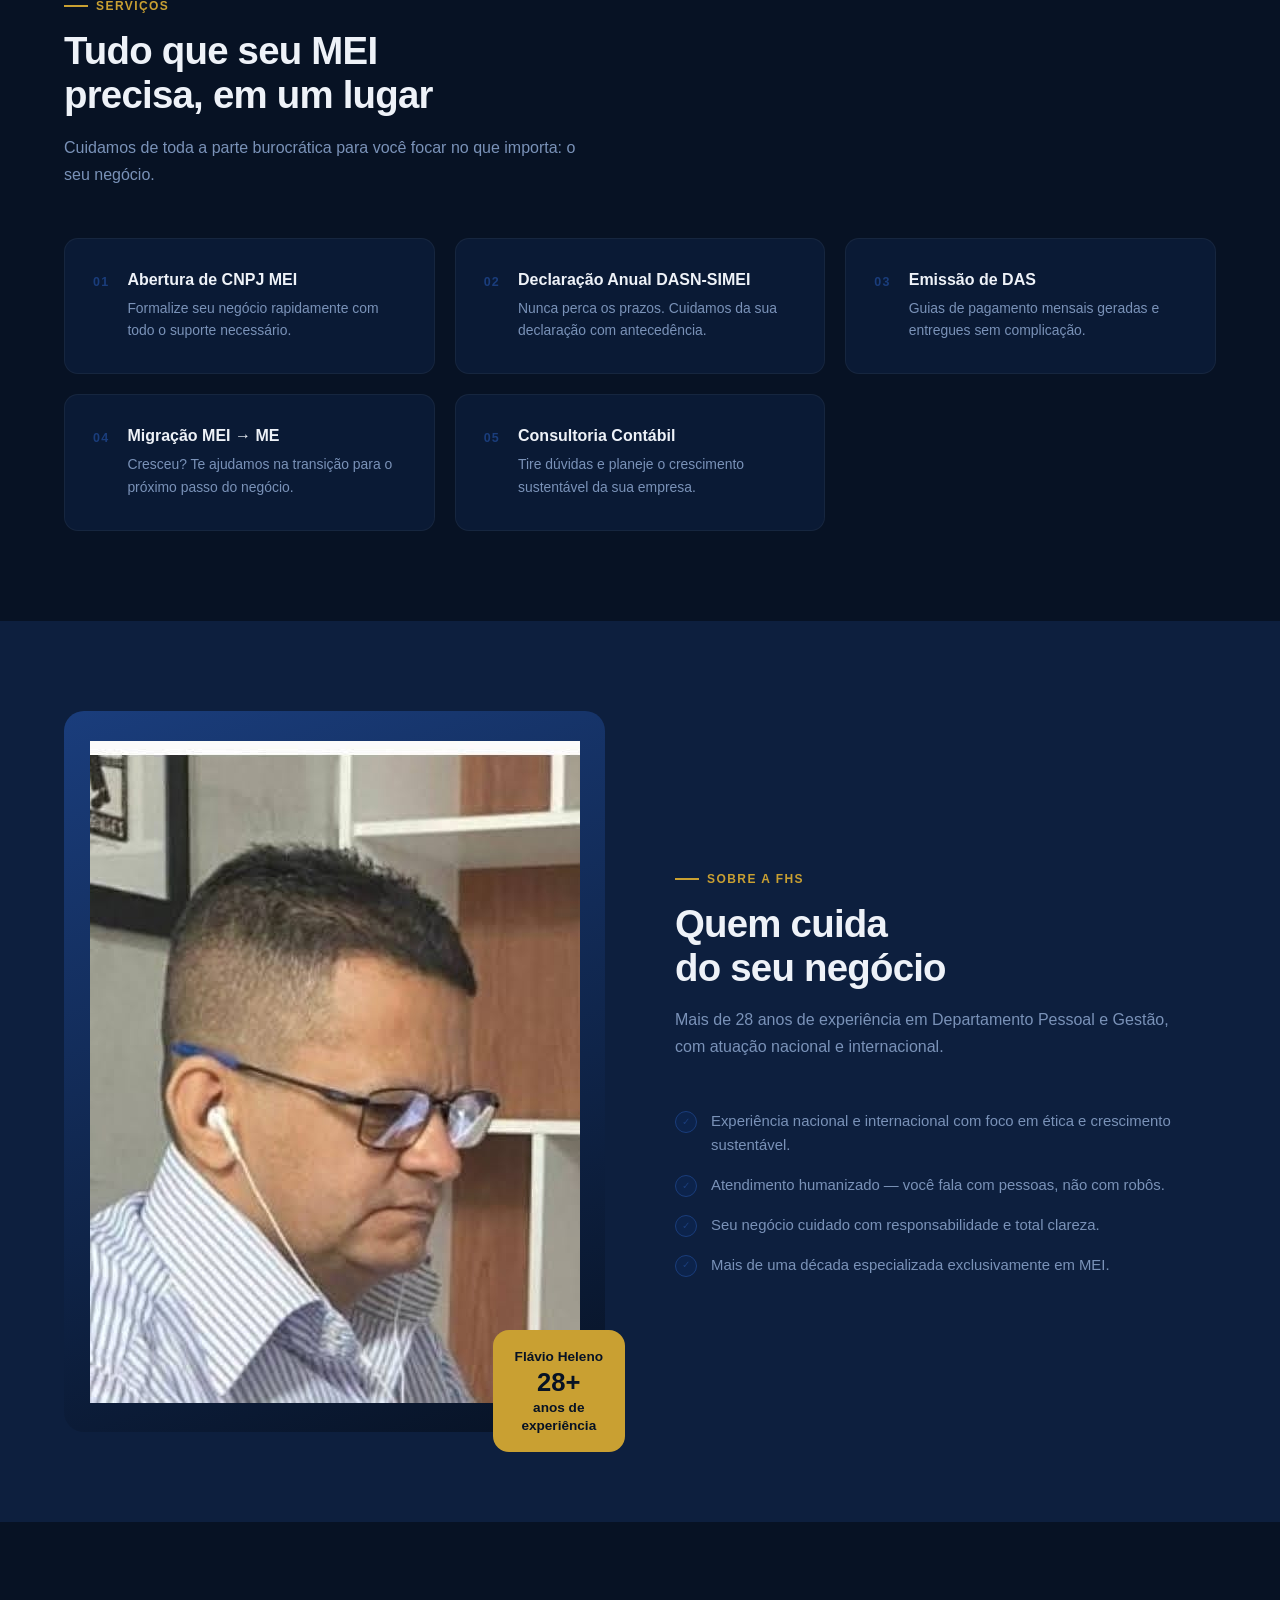
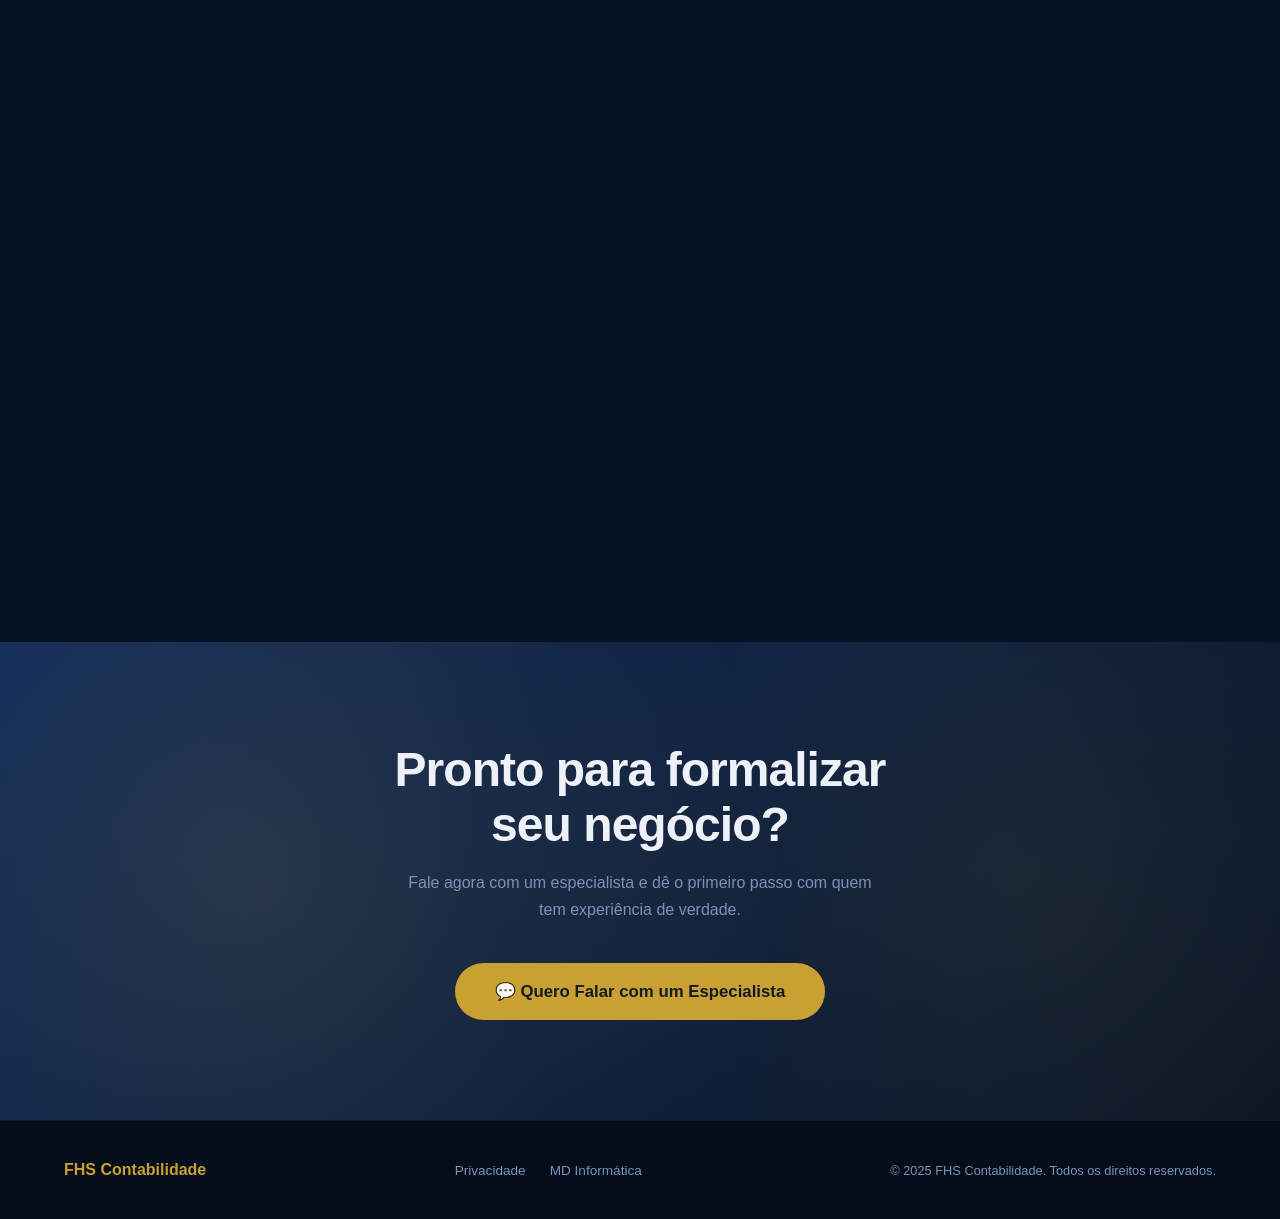
==== commit 87c33ee8: "Update index.html" ====
--- a/index.html
+++ b/index.html
@@ -38,7 +38,7 @@
 
     <div class="hero-visual">
       <div class="hero-card">
-        <div class="hero-card-img"><img src="logo1.jpeg" alt=""></div>
+        <div class="hero-card-img"><img src="logo.png" alt=""></div>
         <div class="stats-row">
           <div class="stat-box">
             <div class="stat-num">28+</div>
--- a/styles.css
+++ b/styles.css
@@ -176,11 +176,13 @@
       background: linear-gradient(90deg, transparent, var(--gold), transparent);
     }
     .hero-card-img {
-      width: 100%; border-radius: 14px;
-      aspect-ratio: 4/3; object-fit: cover;
-      background: linear-gradient(135deg, var(--mid), #1a3d7c);
-      display: flex; align-items: center; justify-content: center;
-      font-size: 4rem; margin-bottom: 28px;
+        width: 100%;
+        max-width: 500px; /* controla o tamanho máximo */
+        height: auto;
+        border-radius: 14px;
+        object-fit: contain; /* MUITO IMPORTANTE */
+        display: block;
+        margin: 0 auto;
     }
     .stats-row {
       display: grid; grid-template-columns: repeat(3, 1fr); gap: 16px;
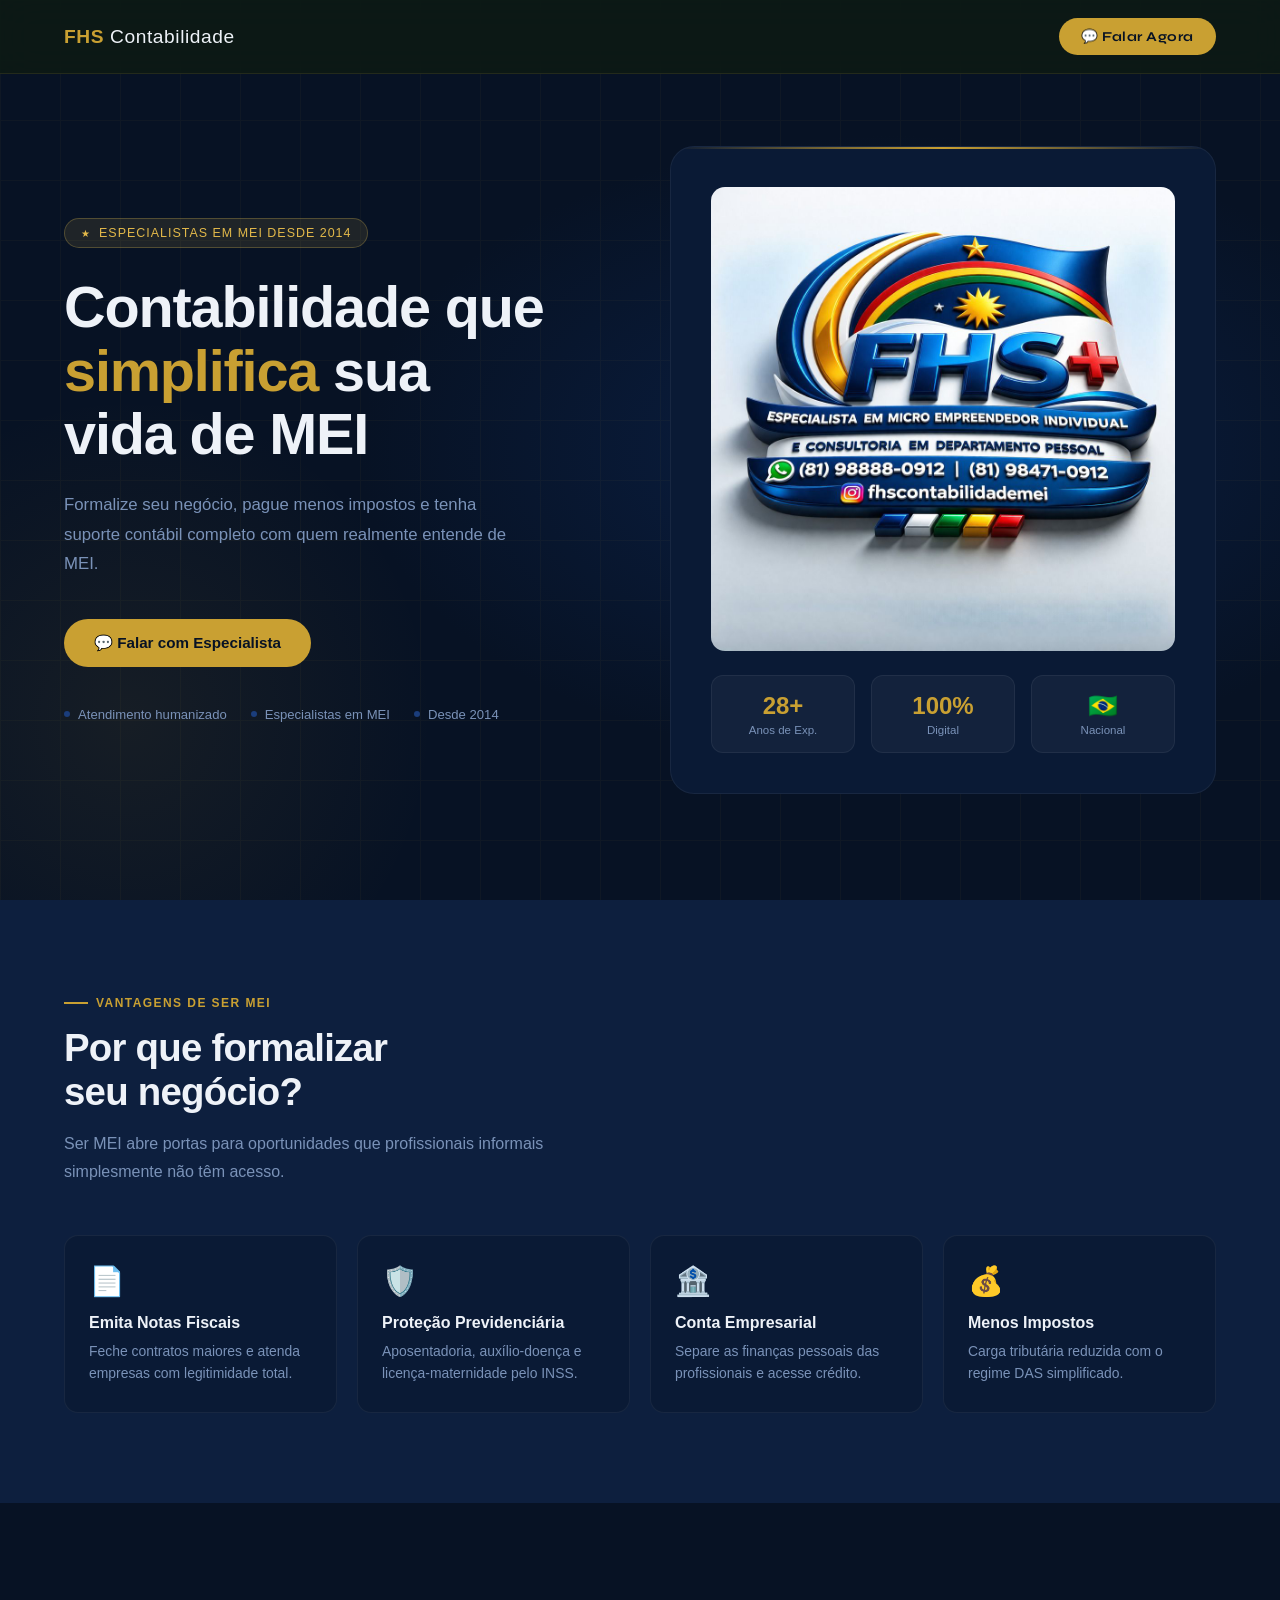
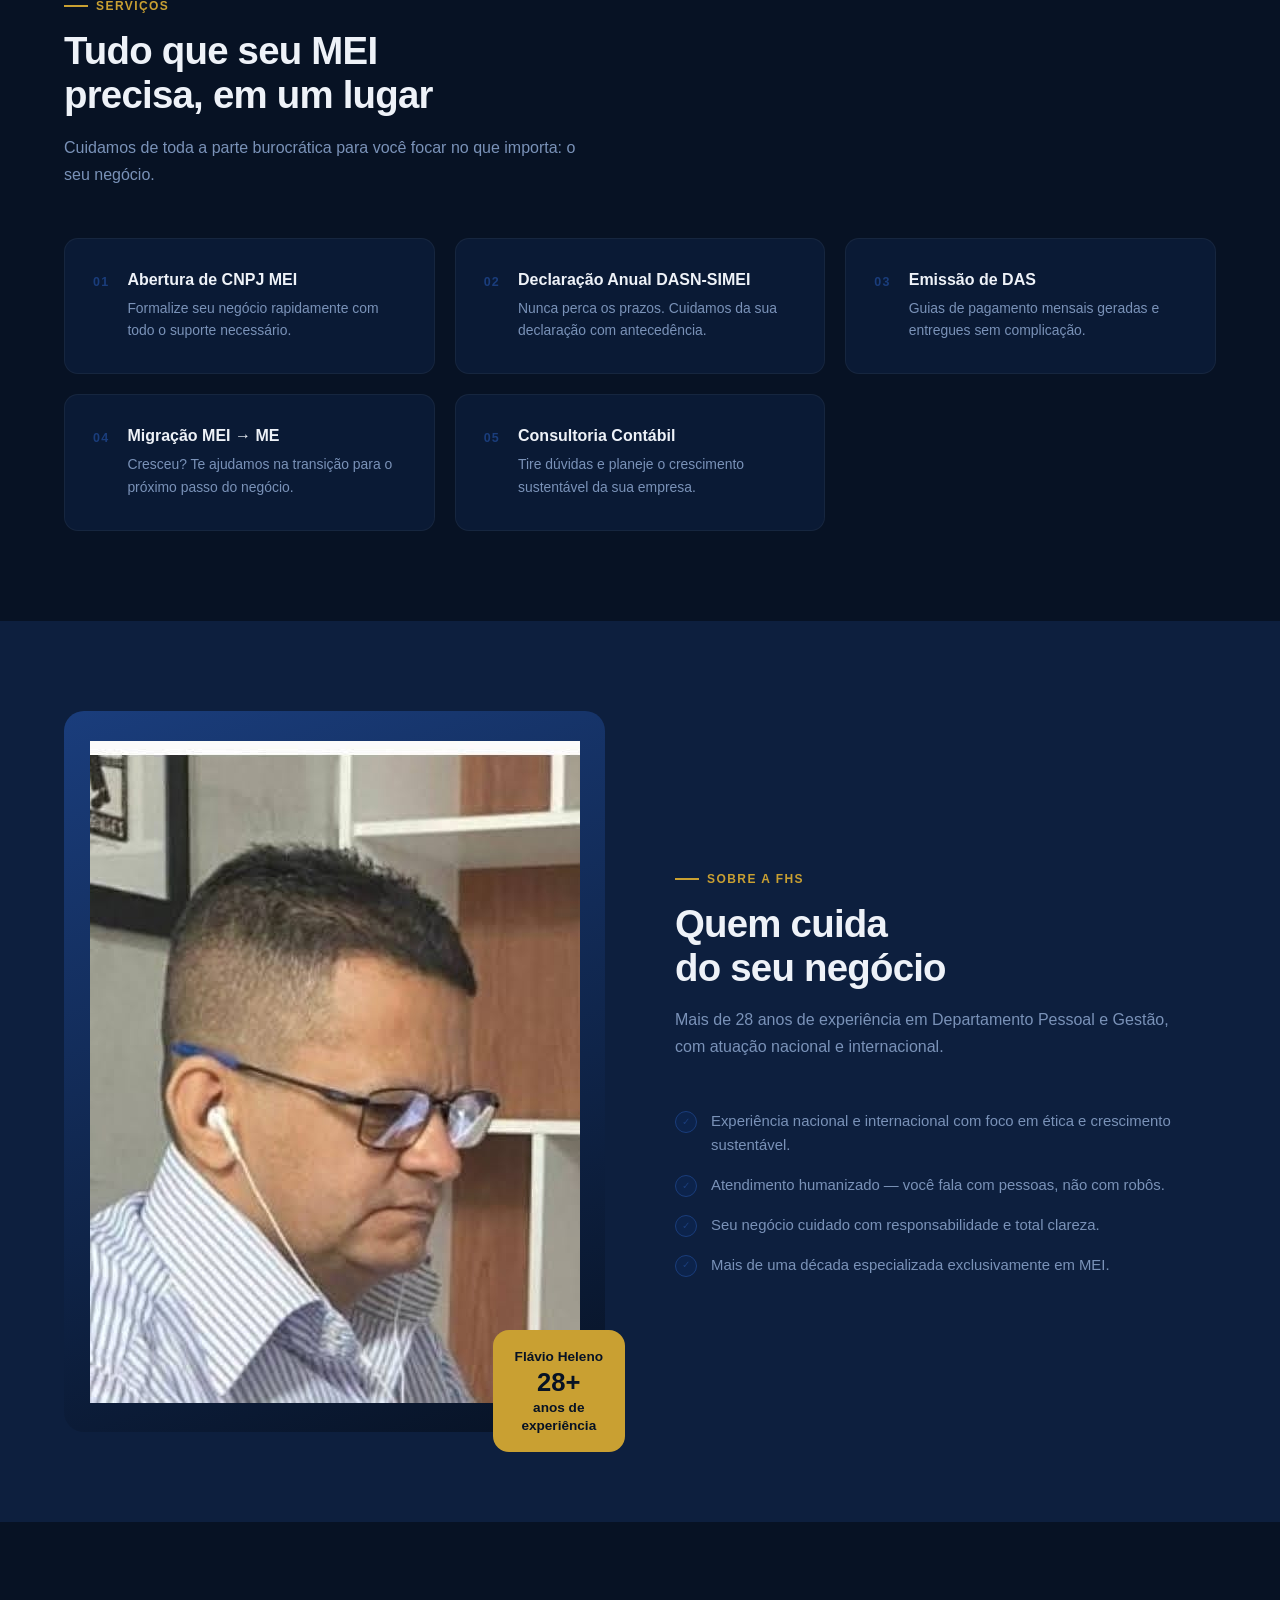
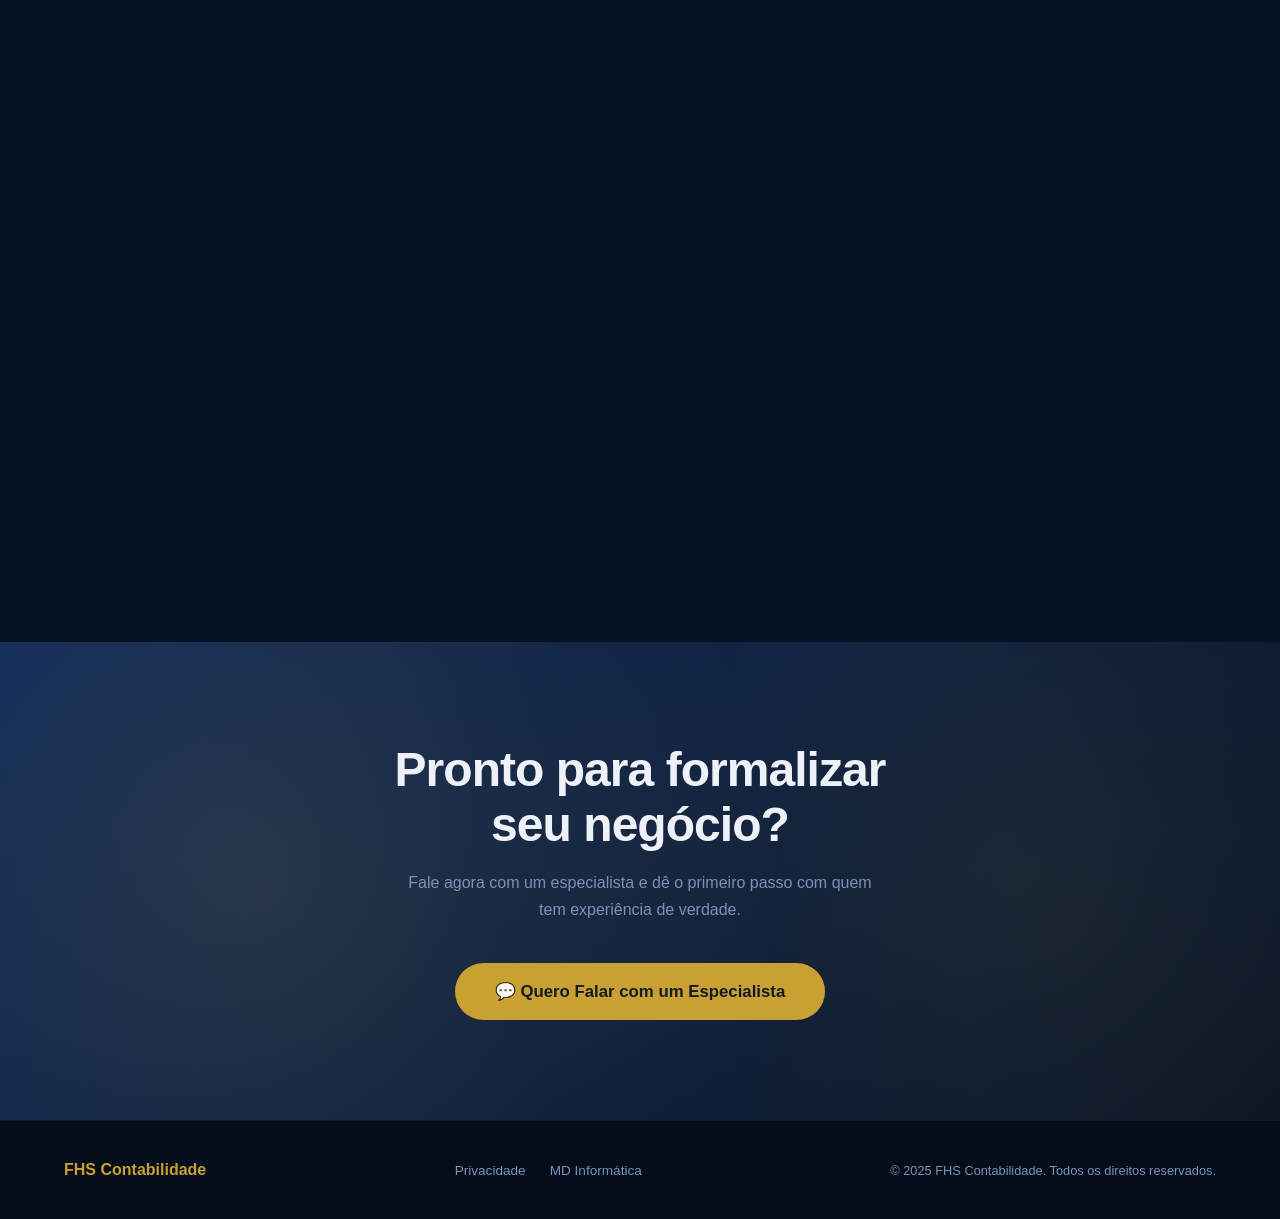
==== commit c288e811: "Atualiza logo para logo1.jpeg e corrige proporção da imagem no hero - Troca logo.png por logo1.jpeg " ====
--- a/index.html
+++ b/index.html
@@ -38,7 +38,7 @@
 
     <div class="hero-visual">
       <div class="hero-card">
-        <div class="hero-card-img"><img src="logo.png" alt=""></div>
+        <div class="hero-card-img"><img src="logo1.jpeg" alt="FHS Contabilidade"></div>
         <div class="stats-row">
           <div class="stat-box">
             <div class="stat-num">28+</div>
--- a/styles.css
+++ b/styles.css
@@ -177,12 +177,16 @@
     }
     .hero-card-img {
         width: 100%;
-        max-width: 500px; /* controla o tamanho máximo */
+        max-width: 500px;
+        display: block;
+        margin: 0 auto 24px;
+    }
+    .hero-card-img img {
+        width: 100%;
         height: auto;
+        object-fit: contain;
         border-radius: 14px;
-        object-fit: contain; /* MUITO IMPORTANTE */
         display: block;
-        margin: 0 auto;
     }
     .stats-row {
       display: grid; grid-template-columns: repeat(3, 1fr); gap: 16px;
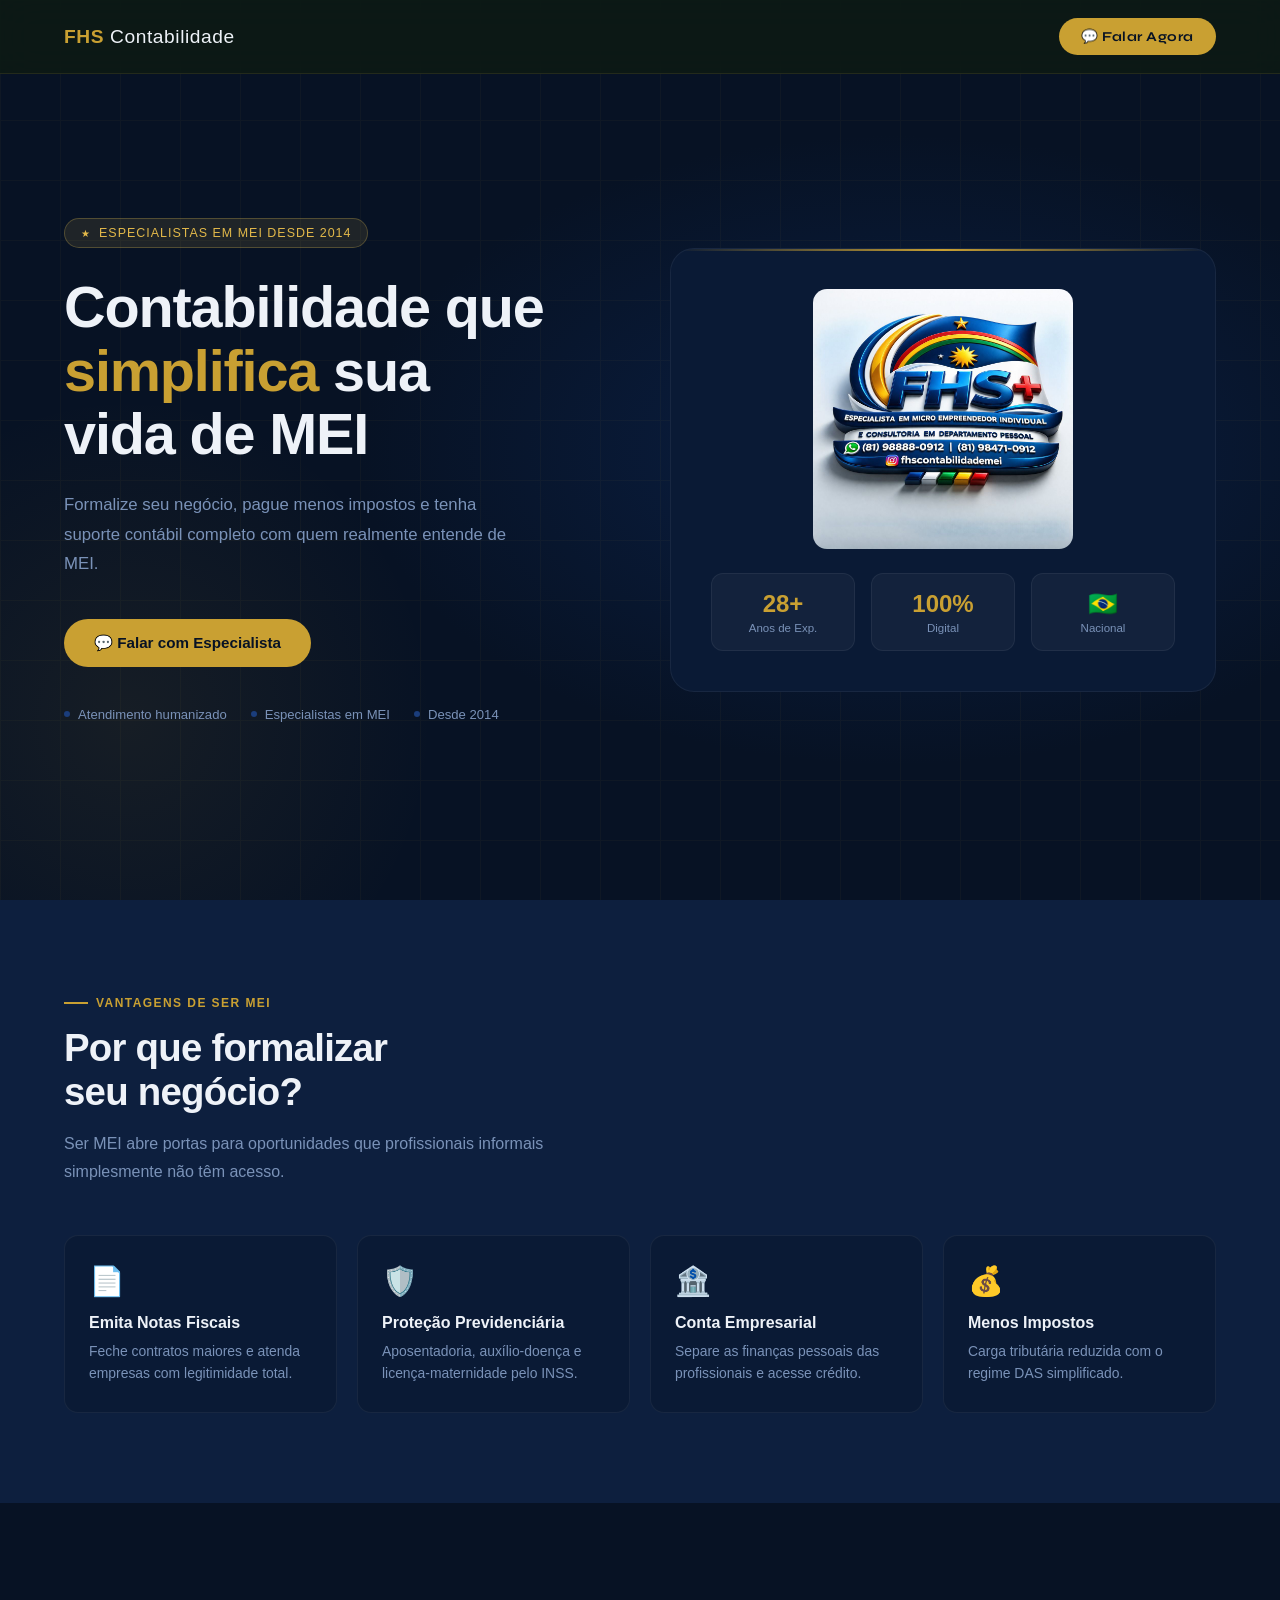
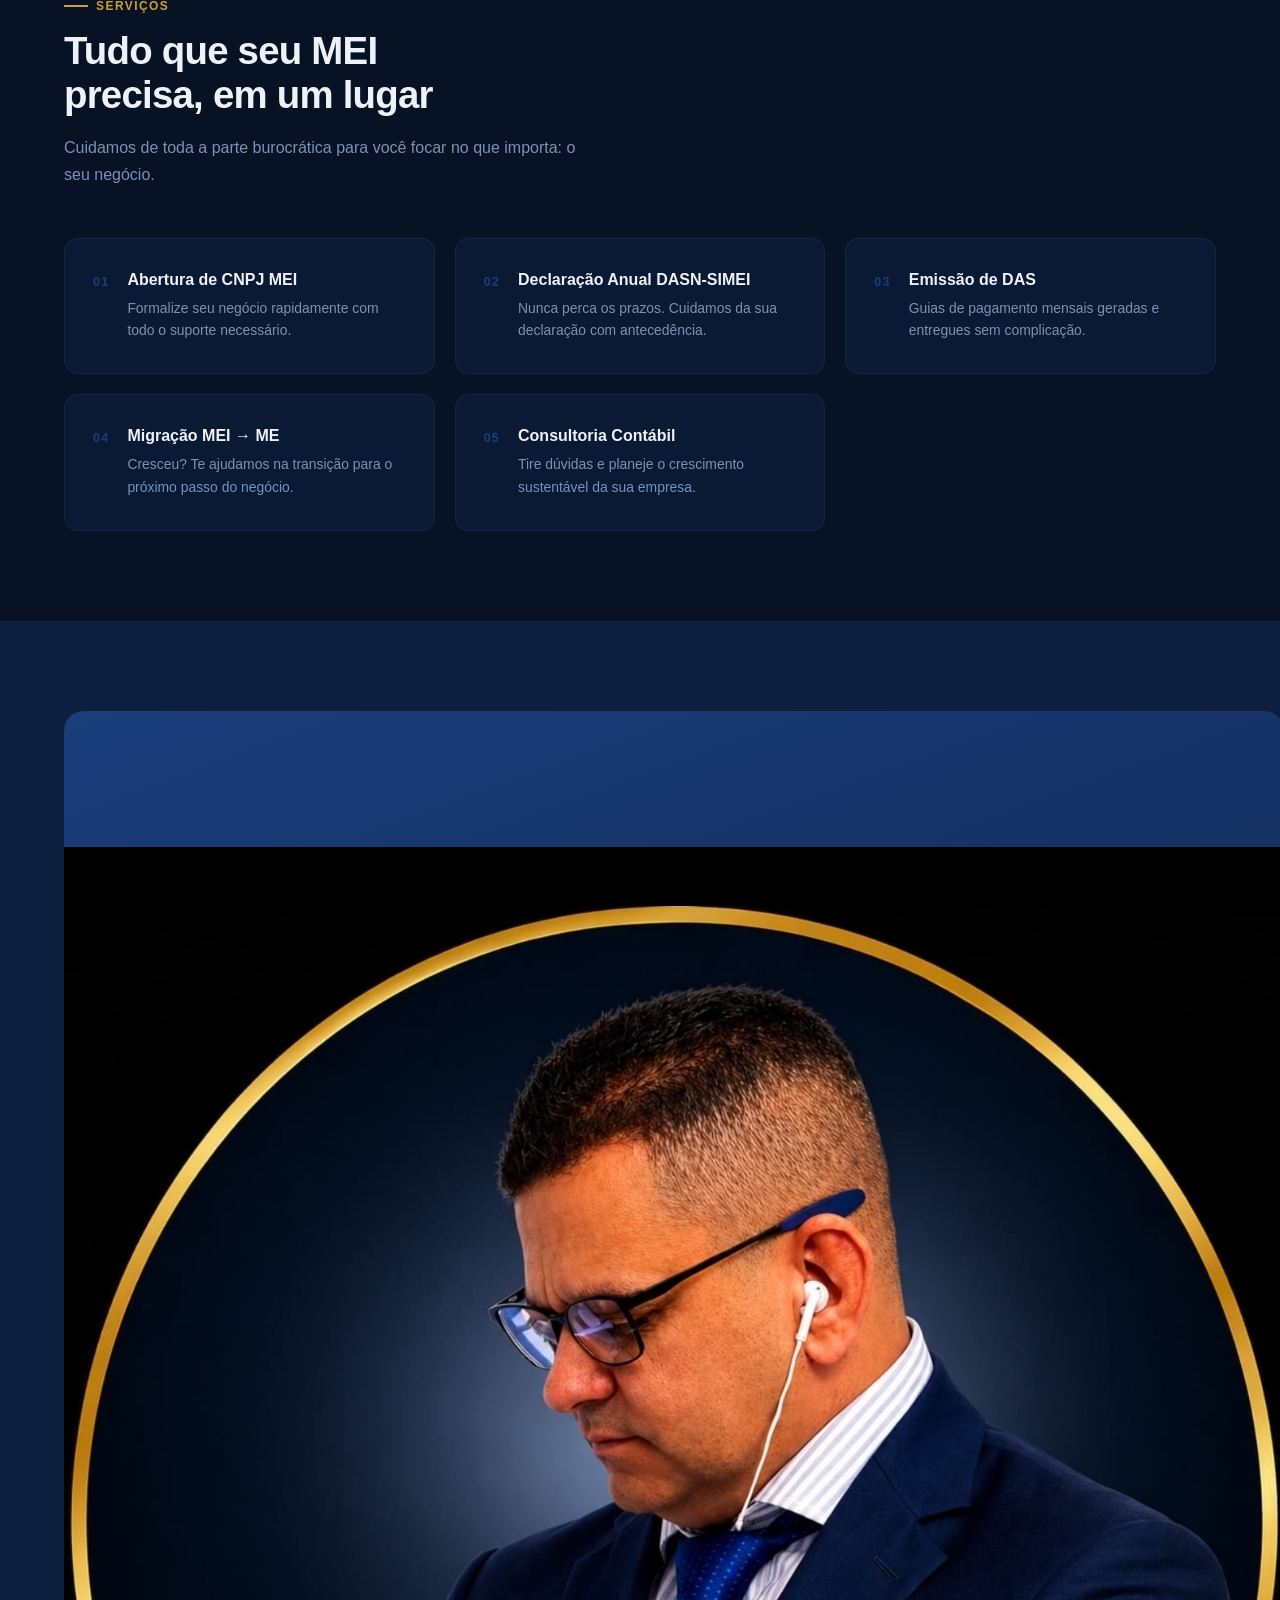
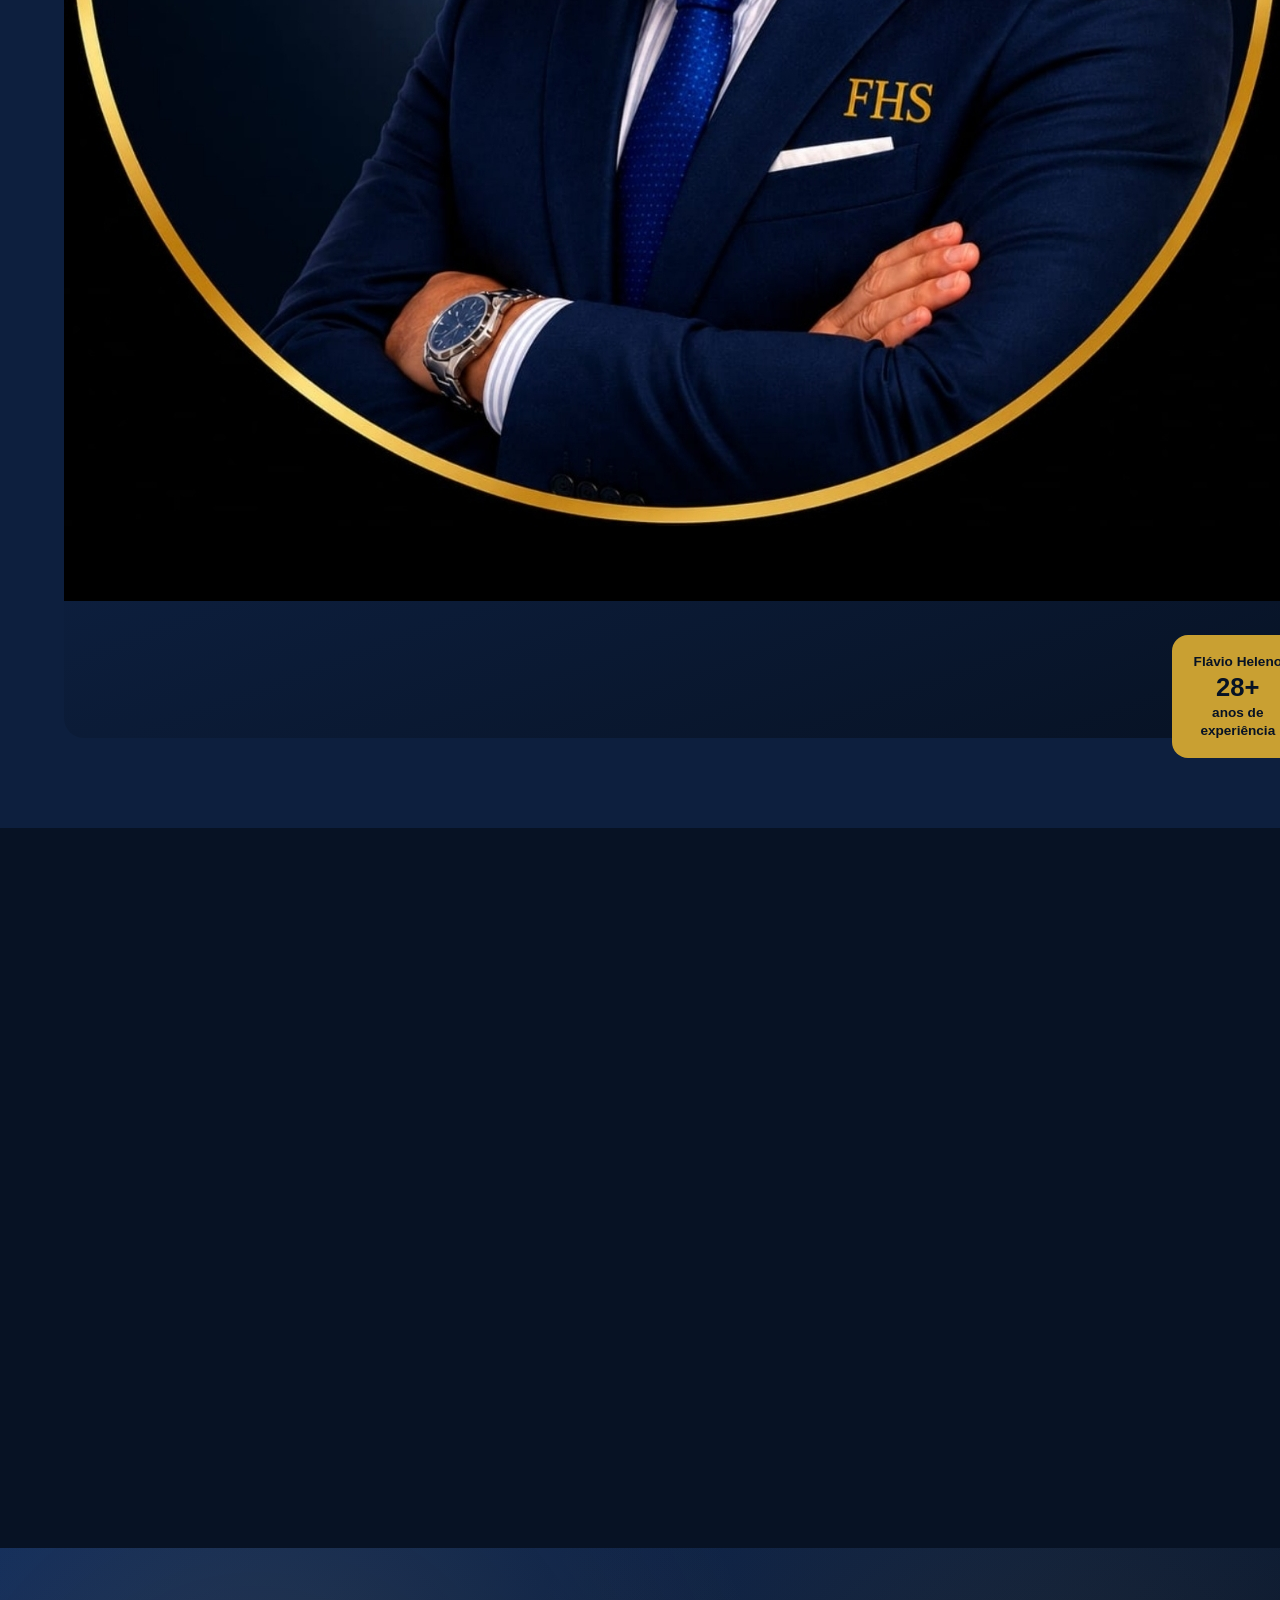
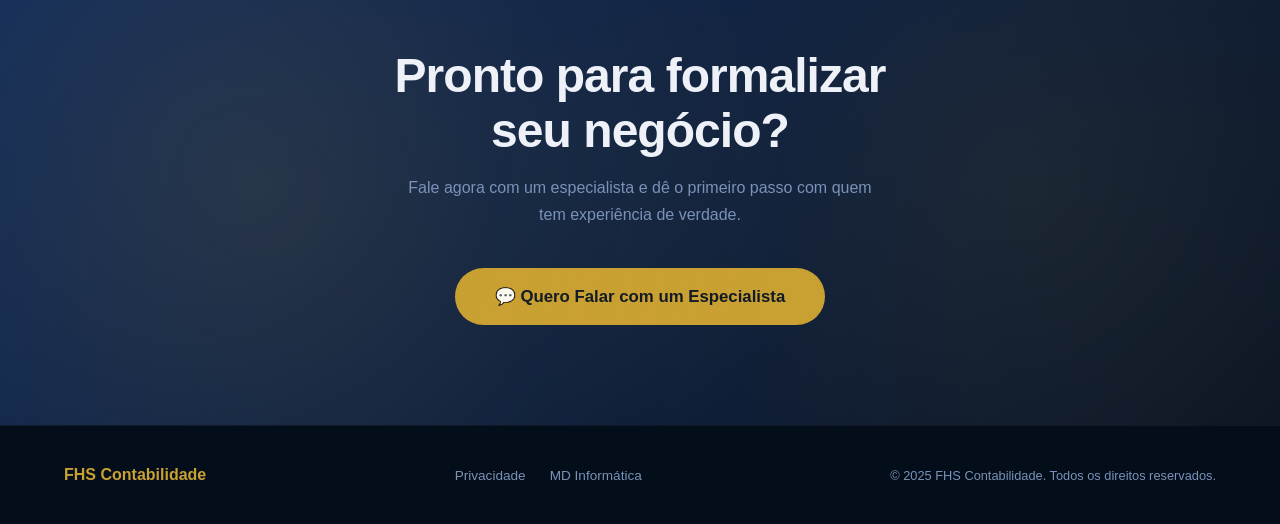
==== commit 5b240189: "substituida a foto do seo" ====
--- a/index.html
+++ b/index.html
@@ -135,7 +135,7 @@
 
   <!-- Coluna Esquerda: Foto + Badge -->
   <div class="about-img-wrap">
-    <div class="about-img"><img src="seol.jpeg" alt="Flávio Heleno"></div>
+    <div class="about-img"><img src="seo.jpeg" alt="Flávio Heleno"></div>
     <div class="about-badge">Flávio Heleno<span>28+</span> anos de<br>experiência</div>
   </div>
 
--- a/styles.css
+++ b/styles.css
@@ -177,12 +177,15 @@
     }
     .hero-card-img {
         width: 100%;
-        max-width: 500px;
-        display: block;
+        display: flex;
+        align-items: center;
+        justify-content: center;
         margin: 0 auto 24px;
     }
     .hero-card-img img {
-        width: 100%;
+        max-width: 100%;
+        max-height: 260px;
+        width: auto;
         height: auto;
         object-fit: contain;
         border-radius: 14px;
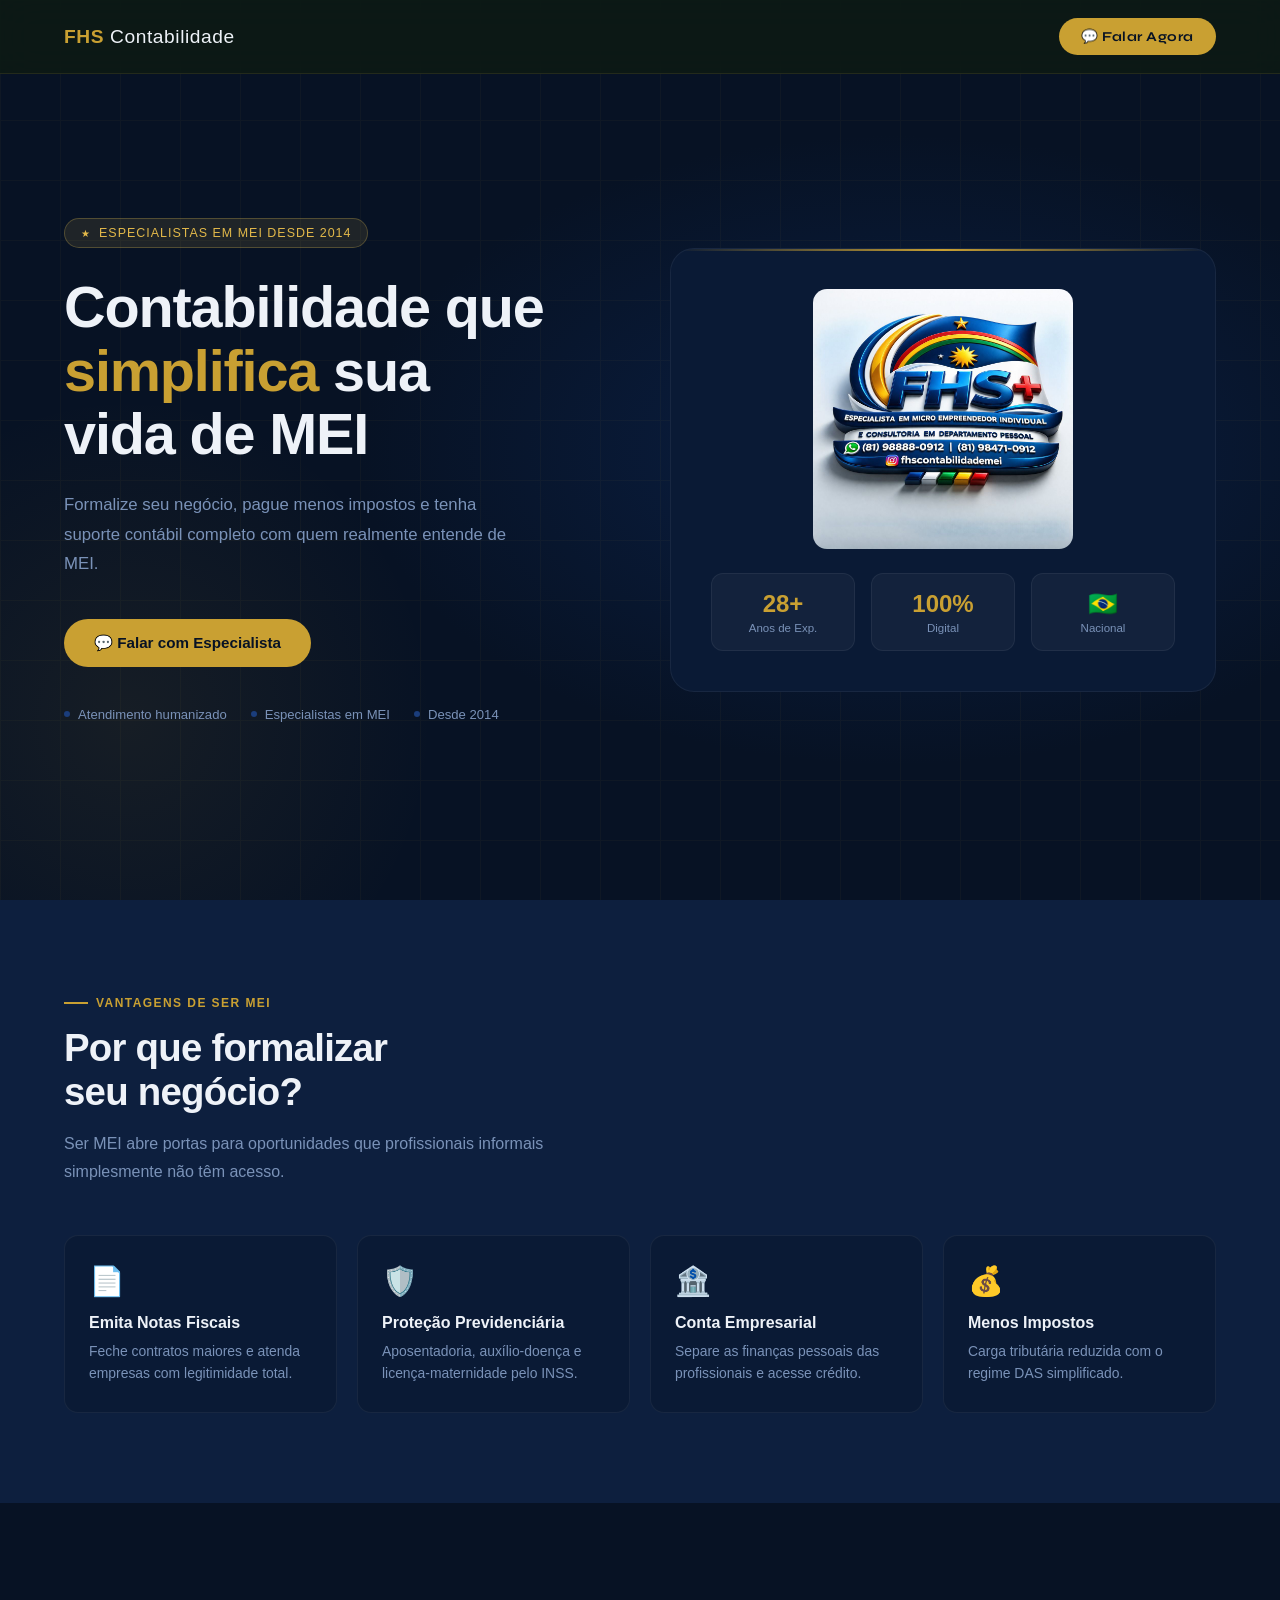
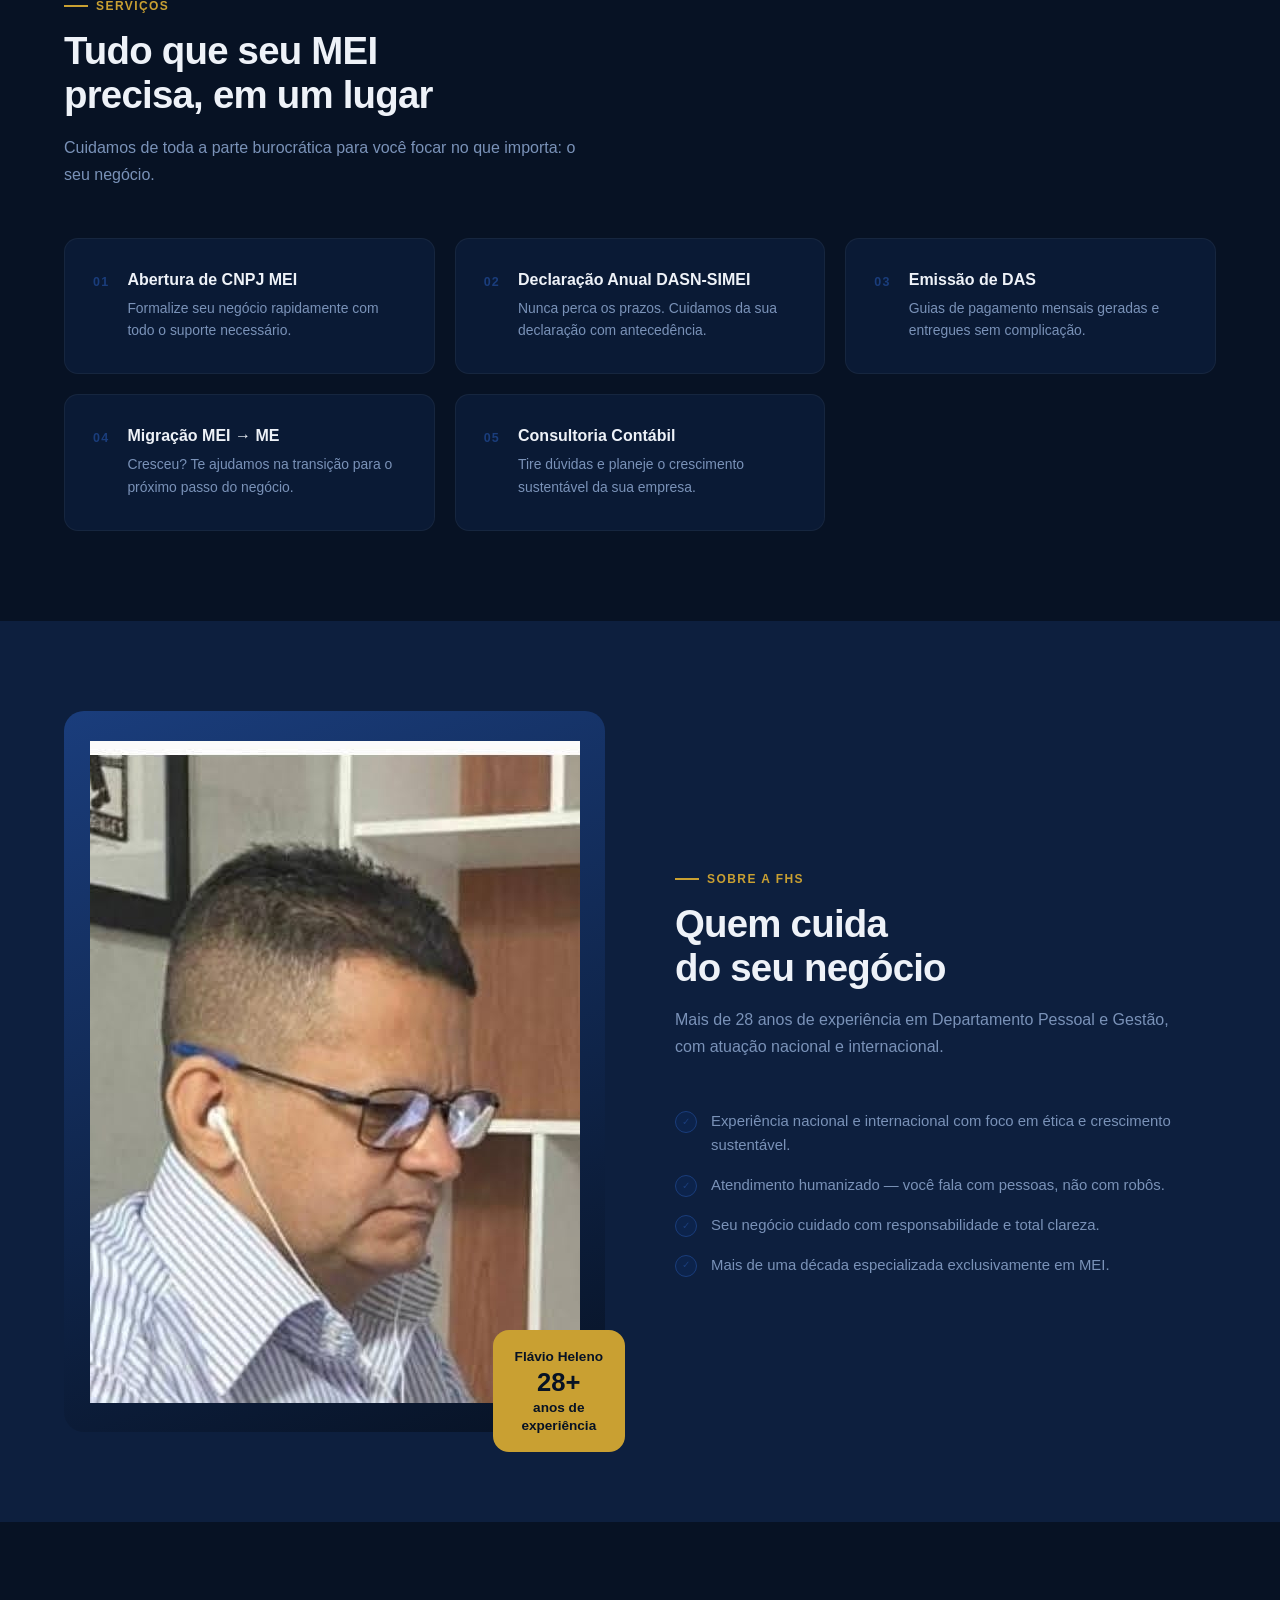
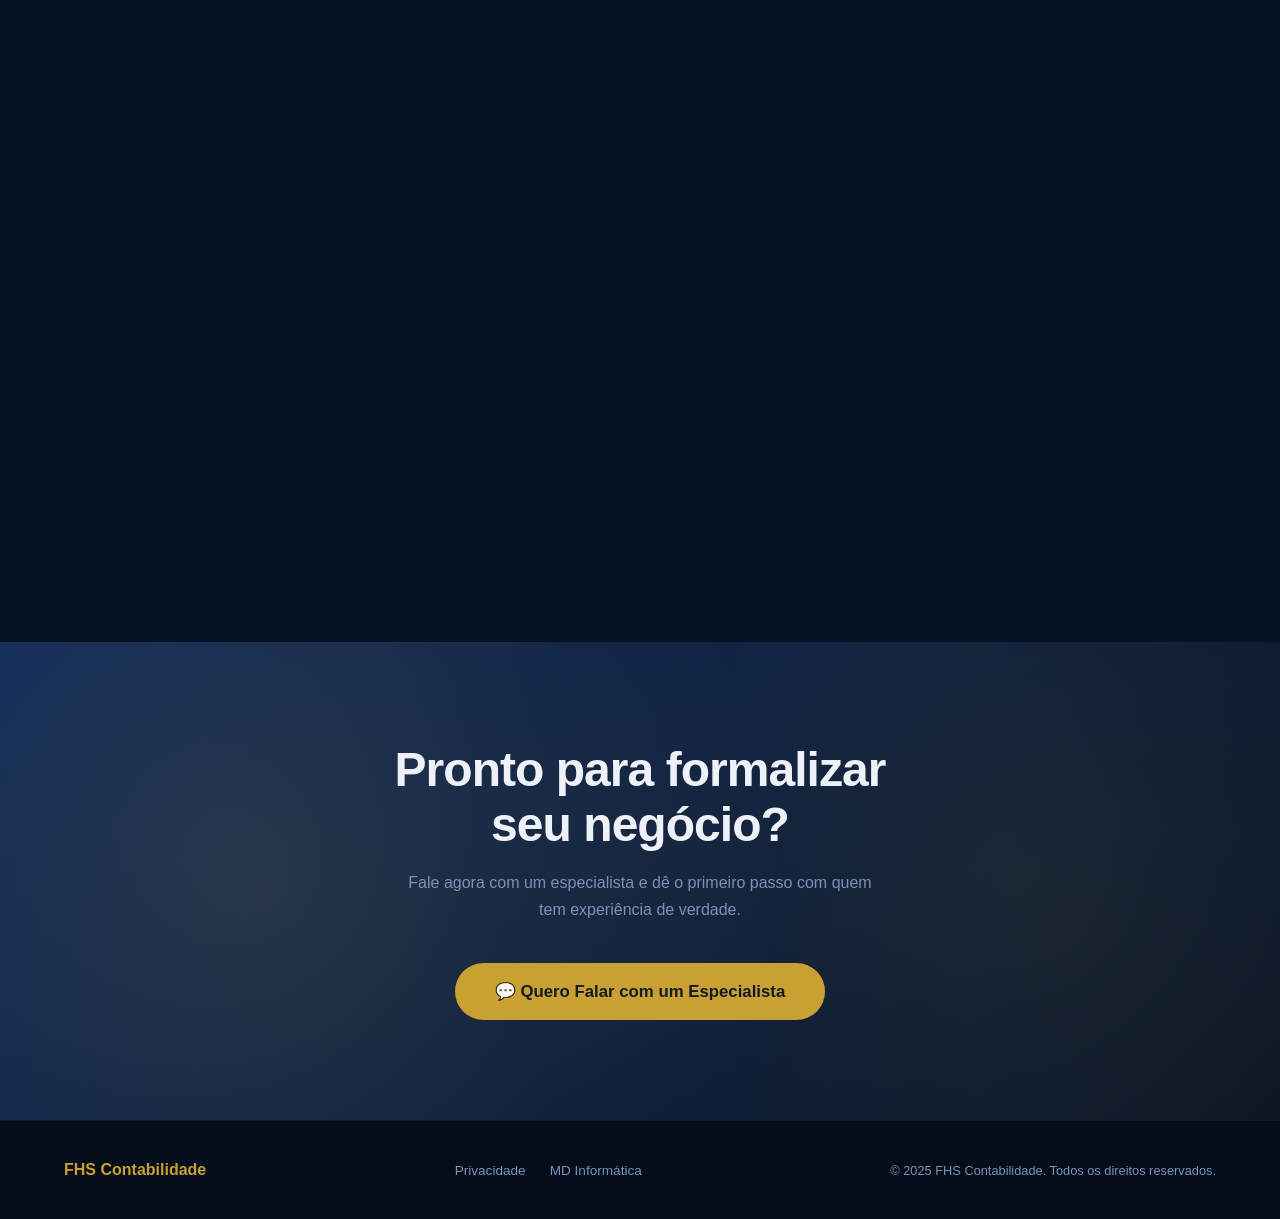
==== commit 3faf85ff: "substituida a foto do seo" ====
--- a/index.html
+++ b/index.html
@@ -135,7 +135,7 @@
 
   <!-- Coluna Esquerda: Foto + Badge -->
   <div class="about-img-wrap">
-    <div class="about-img"><img src="seo.jpeg" alt="Flávio Heleno"></div>
+    <div class="about-img"><img src="seol.jpeg" alt="Flávio Heleno"></div>
     <div class="about-badge">Flávio Heleno<span>28+</span> anos de<br>experiência</div>
   </div>
 
